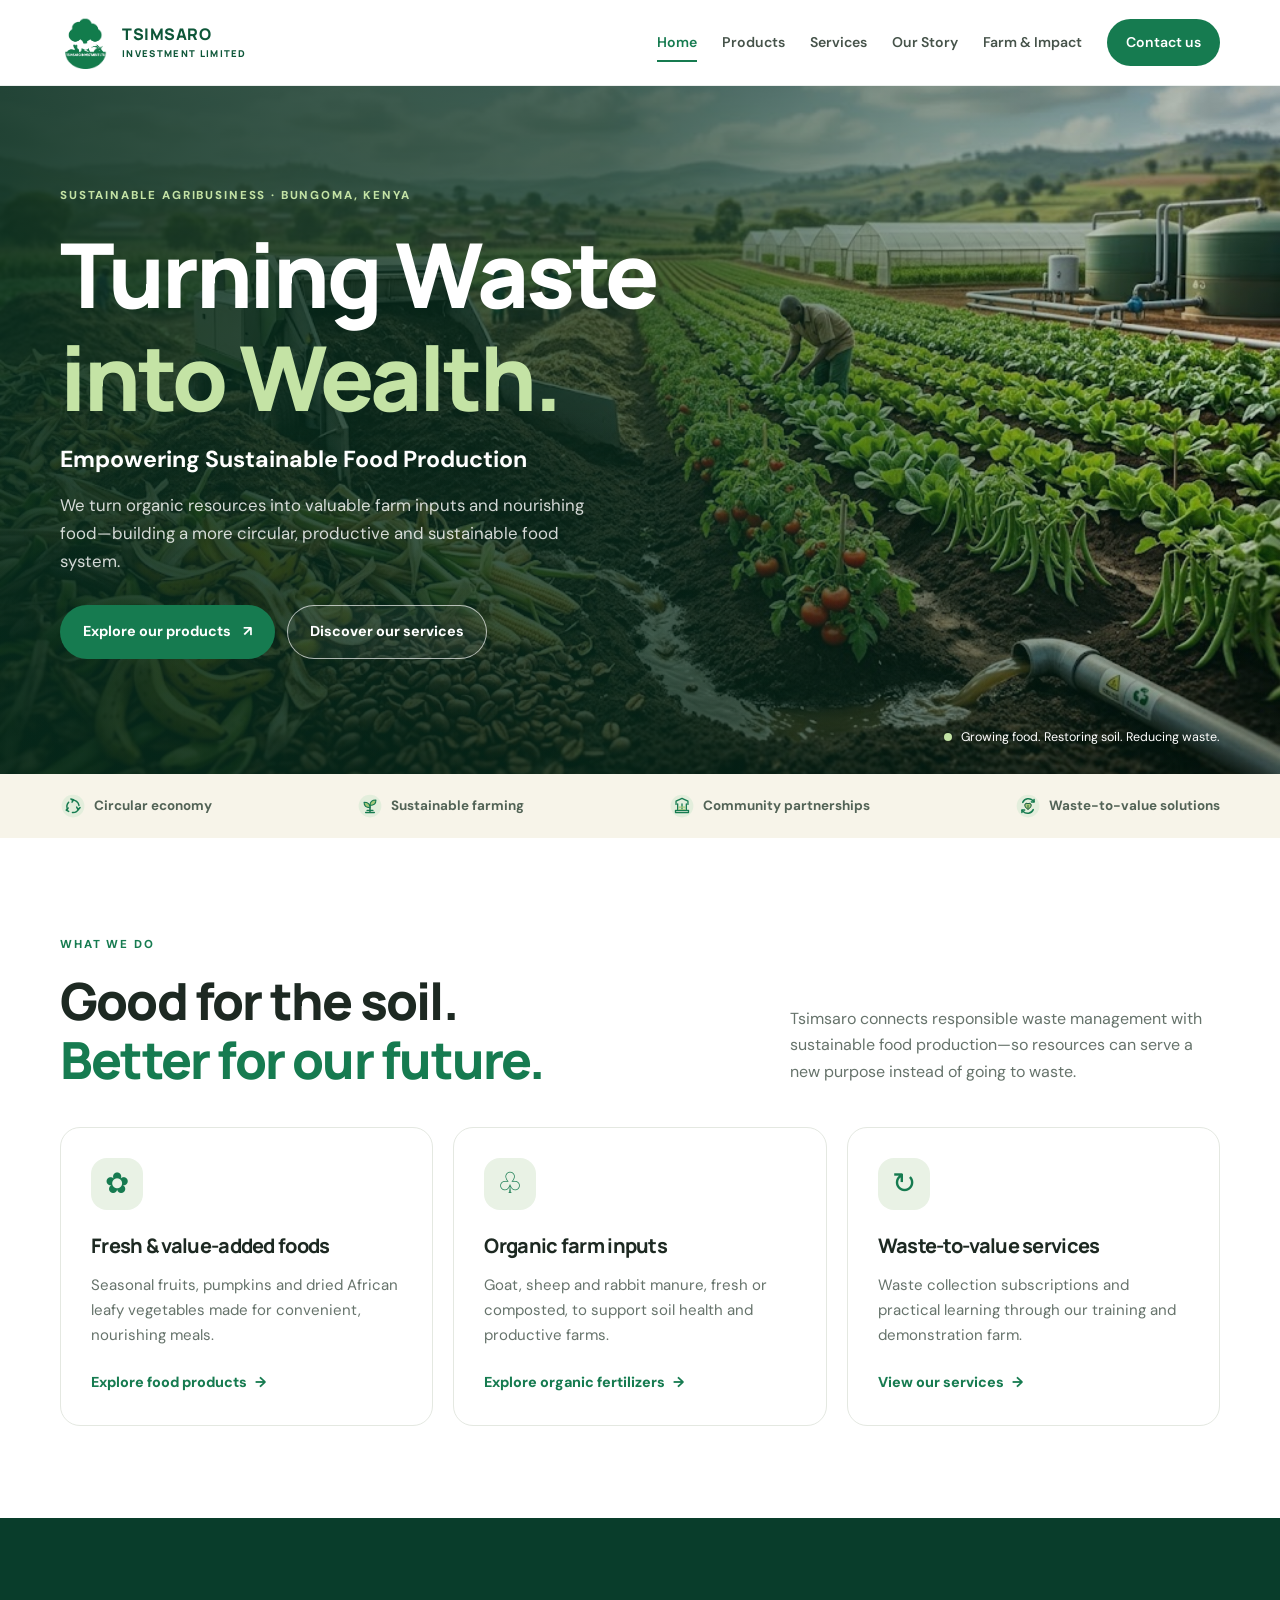
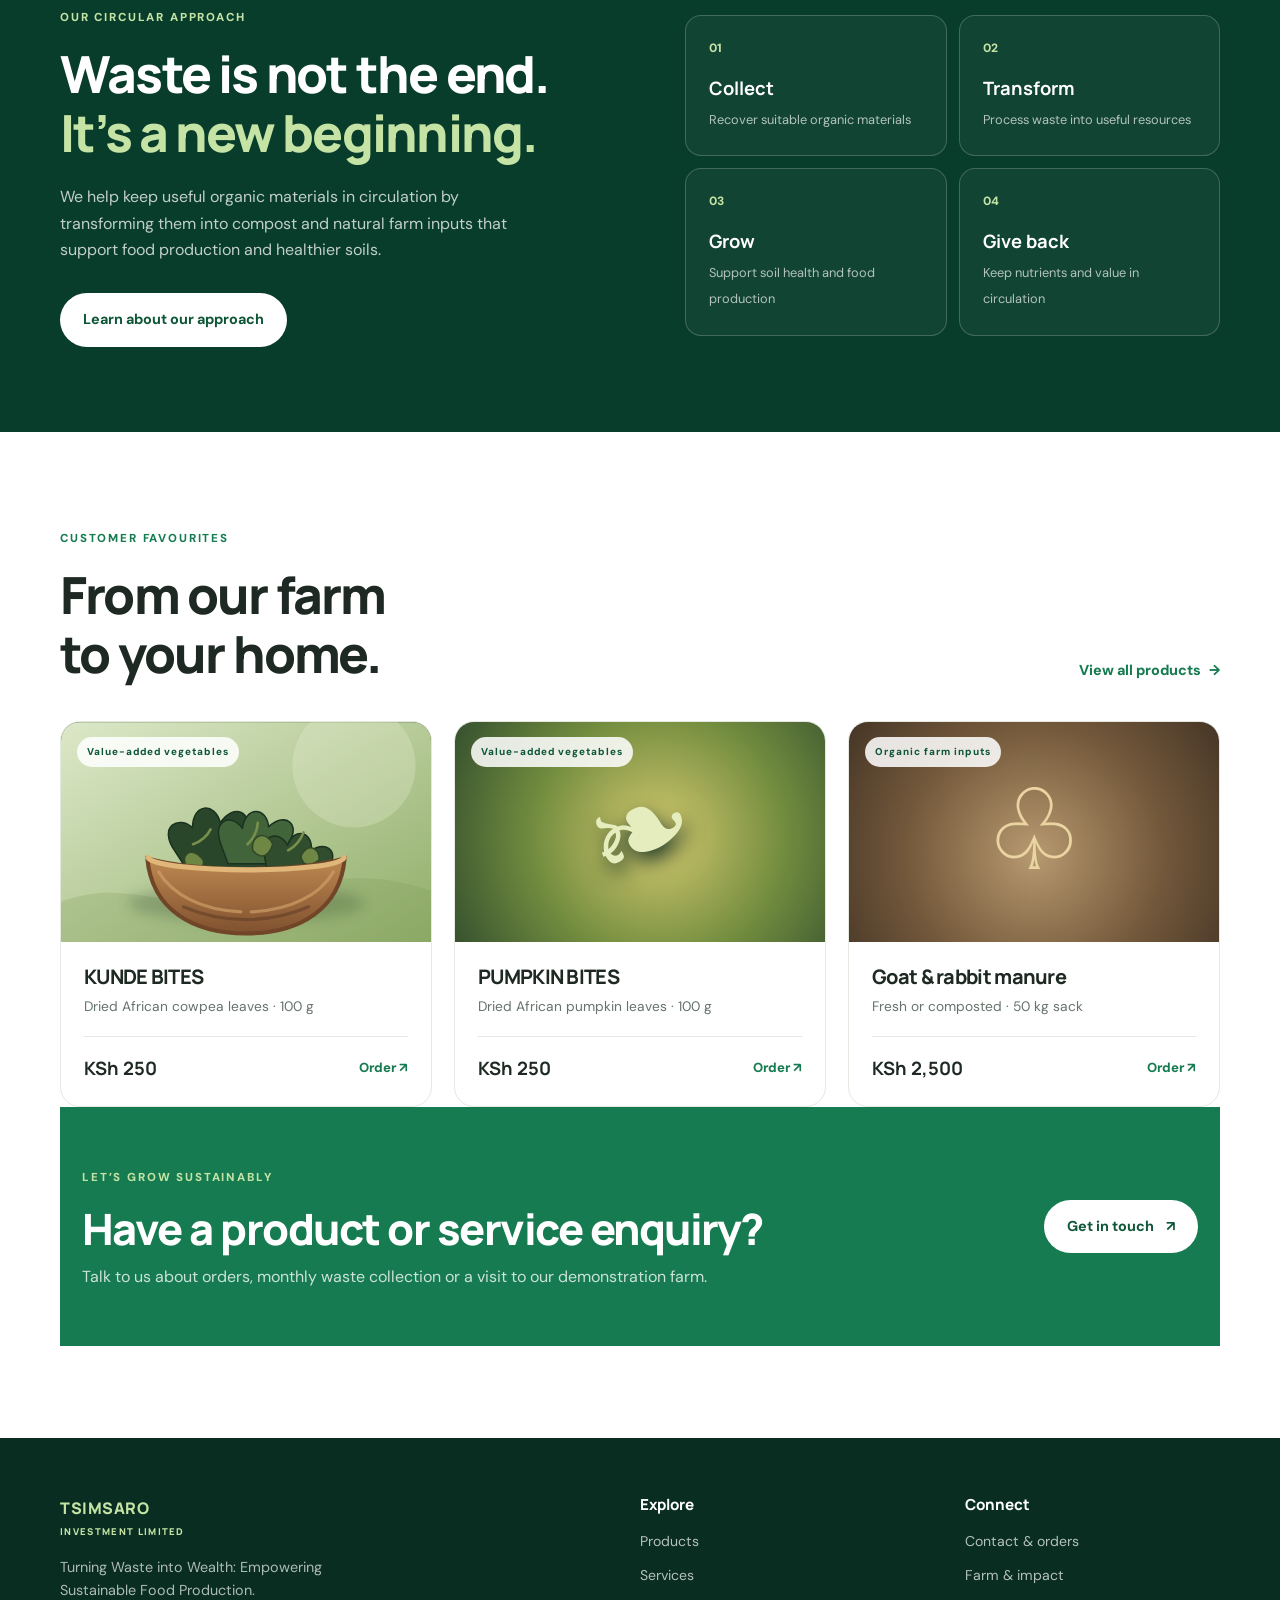
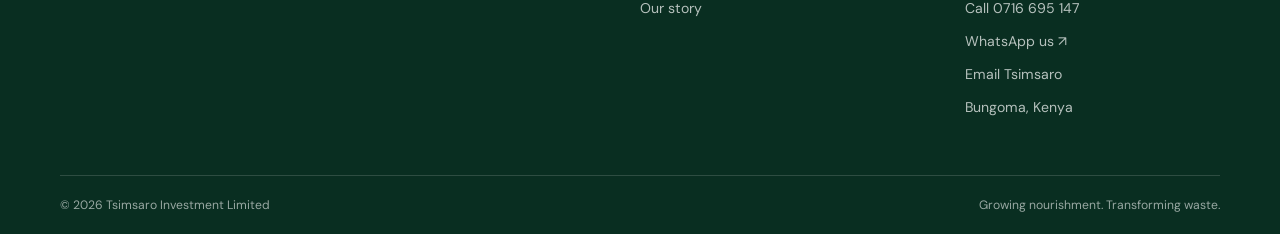
==== index.html @ ff7f6098 "Refactor HTML structure for improved readability and accessibility; update product section with new " ====
<!DOCTYPE html>
<html lang="en">
<head>
  <meta charset="UTF-8">
  <meta name="viewport" content="width=device-width, initial-scale=1">
  <meta name="description" content="Tsimsaro Investment Limited turns waste into wealth through sustainable food production, organic fertilizers, value-added African leafy vegetables and waste collection in Bungoma, Kenya.">
  <meta name="theme-color" content="#167b50">
  <title>Tsimsaro Investment Limited | Turning Waste into Wealth</title>
  <link rel="icon" href="images/tsimsaro%20logo.png">
  <link rel="preconnect" href="https://fonts.googleapis.com">
  <link rel="preconnect" href="https://fonts.gstatic.com" crossorigin>
  <link href="https://fonts.googleapis.com/css2?family=DM+Sans:wght@400;500;600;700&family=Manrope:wght@400;500;600;700;800&display=swap" rel="stylesheet">
  <link rel="stylesheet" href="css/styles.css">
  <script src="js/script.js" defer></script>
</head>
<body>
  <a class="skip-link" href="#main">Skip to content</a>
  <header class="site-header">
    <div class="container nav-wrap">
      <a class="brand" href="index.html" aria-label="Tsimsaro Investment Limited home">
        <img src="images/tsimsaro%20logo.png" alt="Tsimsaro Investment Limited logo" class="brand-logo" onerror="this.style.display='none'">
        <span class="brand-name">TSIMSARO <small>INVESTMENT LIMITED</small></span>
      </a>
      <button class="menu-toggle" aria-label="Open navigation" aria-expanded="false">
        <span></span><span></span><span></span>
      </button>
      <nav class="main-nav" aria-label="Main navigation">
        <a class="active" href="index.html">Home</a>
          <a href="products.html">Products</a>
          <a href="services.html">Services</a>
          <a href="about.html">Our Story</a>
          <a href="farm.html">Farm & Impact</a>
          <a class="nav-cta" href="contact.html">Contact us
        </a>
      </nav>
    </div>
  </header>
  <main id="main">
    <section class="hero">
      <div class="hero-shade"></div>
      <div class="container hero-content">
        <span class="eyebrow light">Sustainable agribusiness · Bungoma, Kenya</span>
        <h1>Turning Waste<br><span>into Wealth.</span></h1>
        <p class="hero-tagline">Empowering Sustainable Food Production</p>
        <p class="hero-copy">We turn organic resources into valuable farm inputs and nourishing food—building a more circular, productive and sustainable food system.</p>
        <div class="hero-actions"><a class="btn btn-primary" href="products.html">Explore our products <span aria-hidden="true">↗</span></a>
          <a class="btn btn-outline-light" href="services.html">Discover our services</a>
        </div>
      </div>
      <div class="hero-note"><span class="note-dot"></span> Growing food. Restoring soil. Reducing waste.</div>
    </section>
    <section class="trust-strip"><div class="container trust-items"><span style="display:inline-flex;align-items:center;gap:8px"><img src="images/circular-economy.svg" alt="" aria-hidden="true" style="width:26px;height:26px"> Circular economy</span><span style="display:inline-flex;align-items:center;gap:8px"><img src="images/sustainable-farming.svg" alt="" aria-hidden="true" style="width:26px;height:26px"> Sustainable farming</span><span style="display:inline-flex;align-items:center;gap:8px"><img src="images/community-partnerships.svg" alt="" aria-hidden="true" style="width:26px;height:26px"> Community partnerships</span><span class="trust-item-waste" style="display:inline-flex;align-items:center;gap:8px"><img src="images/waste-to-value.svg" alt="" aria-hidden="true" style="width:26px;height:26px"> Waste-to-value solutions</span></div></section>
    <section class="section container">
      <div class="section-heading"><div><span class="eyebrow">What we do</span>
        <h2>Good for the soil.<br><span class="text-green">Better for our future.</span></h2>
      </div>
      <p>Tsimsaro connects responsible waste management with sustainable food production—so resources can serve a new purpose instead of going to waste.</p></div>
      <div class="feature-grid">
        <article class="feature-card">
          <div class="feature-icon">✿</div>
          <h3>Fresh & value-added foods</h3>
          <p>Seasonal fruits, pumpkins and dried African leafy vegetables made for convenient, nourishing meals.</p>
          <a class="text-link" href="products.html">Explore food products <span>→</span></a>
        </article>
        <article class="feature-card">
          <div class="feature-icon">♧</div>
          <h3>Organic farm inputs</h3>
          <p>Goat, sheep and rabbit manure, fresh or composted, to support soil health and productive farms.</p>
          <a class="text-link" href="products.html">Explore organic fertilizers <span>→</span></a>
        </article>
        <article class="feature-card">
          <div class="feature-icon">↻</div>
          <h3>Waste-to-value services</h3>
          <p>Waste collection subscriptions and practical learning through our training and demonstration farm.</p>
          <a class="text-link" href="services.html">View our services <span>→</span></a>
        </article>
      </div>
    </section>
    <section class="loop-section">
      <div class="container loop-layout"><div><span class="eyebrow light">Our circular approach</span>
        <h2>Waste is not the end.<br><span>It’s a new beginning.</span></h2>
        <p>We help keep useful organic materials in circulation by transforming them into compost and natural farm inputs that support food production and healthier soils.</p>
        <a class="btn btn-light" href="about.html">Learn about our approach</a>
      </div>
      <div class="loop-steps">
        <div><span>01</span><b>Collect</b><small>Recover suitable organic materials</small></div>
        <div><span>02</span><b>Transform</b><small>Process waste into useful resources</small></div>
        <div><span>03</span><b>Grow</b><small>Support soil health and food production</small></div>
        <div><span>04</span><b>Give back</b><small>Keep nutrients and value in circulation</small></div>
      </div>
    </div>
  </section>
  <section class="section container">
    <div class="section-heading">
      <div>
        <span class="eyebrow">Customer favourites</span>
        <h2>From our farm<br>to your home.</h2>
      </div>
      <a class="text-link desktop-link" href="products.html">View all products <span>→</span></a>
    </div>
    <div class="product-grid">
      <article class="product-card">
        <div class="product-art art-kunde">
          <span class="product-label">Value-added vegetables</span>
          <img class="kunde-product-image" src="images/kunde-bites-illustration.svg" alt="Bowl of dried African cowpea leaves">
        </div>
        <div class="product-info">
          <h3>KUNDE BITES</h3>
          <p>Dried African cowpea leaves · 100 g</p>
          <div class="product-bottom">
            <strong>KSh 250</strong>
            <a href="contact.html" aria-label="Order Kunde Bites">Order ↗</a>
          </div>
        </div>
      </article>
      <article class="product-card">
        <div class="product-art art-seveve">
          <span class="product-label">Value-added vegetables</span>
          <div class="art-leaves">❧</div>
        </div>
        <div class="product-info">
          <h3>PUMPKIN BITES</h3>
          <p>Dried African pumpkin leaves · 100 g</p>
          <div class="product-bottom">
            <strong>KSh 250</strong>
            <a href="contact.html?product=SEVEVE%20BITES" aria-label="Order Seveve Bites">Order ↗</a>
          </div>
        </div>
      </article>
      <article class="product-card">
        <div class="product-art art-manure">
          <span class="product-label">Organic farm inputs</span>
          <div class="art-soil">♧</div>
        </div>
        <div class="product-info">
          <h3>Goat & rabbit manure</h3>
          <p>Fresh or composted · 50 kg sack</p>
          <div class="product-bottom">
            <strong>KSh 2,500</strong>
            <a href="contact.html?product=Organic%20manure" aria-label="Order manure">Order ↗</a>
          </div>
        </div>
      </article>
    </div>


    <section class="cta-section"><div class="container cta-inner"><div><span class="eyebrow light">Let’s grow sustainably</span><h2>Have a product or service enquiry?</h2><p>Talk to us about orders, monthly waste collection or a visit to our demonstration farm.</p></div><a class="btn btn-light" href="contact.html">Get in touch <span>↗</span></a></div></section>
  </main>
  <footer class="site-footer"><div class="container footer-main"><div class="footer-brand"><span class="brand-name">TSIMSARO <small>INVESTMENT LIMITED</small></span><p>Turning Waste into Wealth: Empowering Sustainable Food Production.</p></div><div><h3>Explore</h3><a href="https://deborahandanje-rgb.github.io/tsimsaro-website/products.html">Products</a><a href="services.html">Services</a><a href="about.html">Our story</a></div><div><h3>Connect</h3><a href="contact.html">Contact & orders</a><a href="farm.html">Farm & impact</a><a href="tel:+254716695147">Call 0716 695 147</a><a href="https://wa.me/254716695147" target="_blank" rel="noopener noreferrer">WhatsApp us ↗</a><a href="mailto:tsimsaroinvestment@gmail.com">Email Tsimsaro</a><p class="footer-location">Bungoma, Kenya</p></div></div><div class="container footer-bottom"><span>© <span data-year></span> Tsimsaro Investment Limited</span><span>Growing nourishment. Transforming waste.</span></div></footer>
</body>
</html>
---- css/styles.css ----
:root{--green:#167b50;--green-dark:#0d5638;--green-deep:#093d2b;--cream:#f7f4e9;--cream-2:#eeeadb;--brown:#654b32;--ink:#1d2922;--muted:#66736b;--white:#fff;--line:#e4e8e1;--shadow:0 18px 55px rgba(21,54,36,.10);--radius:20px}*{box-sizing:border-box}html{scroll-behavior:smooth;scroll-padding-top:90px}body{margin:0;color:var(--ink);font-family:"DM Sans",sans-serif;line-height:1.65;background:#fff}h1,h2,h3,h4{font-family:Manrope,sans-serif;line-height:1.15;letter-spacing:-.035em;margin:0 0 16px}h1{font-size:clamp(3rem,7vw,6rem);font-weight:800}h2{font-size:clamp(2.1rem,4vw,3.4rem);font-weight:800}h3{font-size:1.25rem;font-weight:750}p{margin:0 0 18px;color:var(--muted)}a{color:inherit;text-decoration:none}img{max-width:100%;display:block}.container{width:min(1160px,calc(100% - 44px));margin-inline:auto}.skip-link{position:absolute;left:-999px;top:8px;background:#fff;padding:10px;z-index:999}.skip-link:focus{left:8px}.site-header{height:86px;background:rgba(255,255,255,.97);position:sticky;top:0;z-index:50;border-bottom:1px solid rgba(15,70,43,.08);backdrop-filter:blur(14px)}.nav-wrap{height:100%;display:flex;align-items:center;justify-content:space-between;gap:30px}.brand{display:flex;align-items:center;gap:10px;min-width:max-content}.brand-logo{width:52px;height:52px;object-fit:contain}.brand-name{font-family:Manrope,sans-serif;font-weight:800;letter-spacing:.035em;font-size:1rem;line-height:1.1;color:var(--green-dark)}.brand-name small{display:block;font-size:.59rem;letter-spacing:.14em;margin-top:5px}.main-nav{position:relative;z-index:51;display:flex;align-items:center;gap:25px;font-size:.88rem;font-weight:600;pointer-events:auto}.main-nav a{position:relative;z-index:1;pointer-events:auto;cursor:pointer}.main-nav>a:not(.nav-cta){padding:9px 0;color:#46534a;position:relative}.main-nav>a.active,.main-nav>a:not(.nav-cta):hover{color:var(--green)}.main-nav>a.active:after{content:"";position:absolute;bottom:1px;left:0;right:0;height:2px;background:var(--green)}.nav-cta{background:var(--green);color:#fff;padding:12px 19px;border-radius:999px}.nav-cta:hover,.btn-primary:hover{background:var(--green-dark);transform:translateY(-1px)}.menu-toggle{display:none;background:none;border:0;padding:8px}.menu-toggle span{display:block;width:25px;height:2px;background:var(--green-deep);margin:5px}
.hero{
position:relative;
min-height:650px;
display:flex;
align-items:center;
overflow:hidden;
background:linear-gradient(
90deg,rgba(7,45,30,.88) 0%,rgba(7,45,30,.72) 47%,rgba(7,45,30,.12) 100%
),
url("../images/hero-bg.jpg");
background-position:center;
background-size:cover;
background-repeat:no-repeat;
color:#fff;
}
.hero-shade{
position:absolute;
inset:0;
background:linear-gradient(0deg,rgba(3,34,21,.32),transparent 55%)
}
.hero-content{
position:relative;
padding-block:95px 115px;
z-index:1
}
.eyebrow{text-transform:uppercase;letter-spacing:.16em;font-size:.72rem;font-weight:800;color:var(--green);display:inline-block;margin-bottom:17px
}
.eyebrow.light{color:#c4e3a5
}
.hero h1{max-width:750px;margin-bottom:12px}.hero h1 span{color:#c4e3a5
}
.hero-tagline{font-size:clamp(1.1rem,2vw,1.45rem);font-weight:700;color:#fff;margin-bottom:14px
}
.hero-copy{max-width:560px;color:rgba(255,255,255,.82);font-size:1.05rem
}
.hero-actions{display:flex;flex-wrap:wrap;gap:12px;margin-top:30px
}
.btn{display:inline-flex;justify-content:center;align-items:center;gap:12px;border-radius:999px;padding:14px 22px;font-size:.9rem;font-weight:700;transition:transform .2s,background .2s;border:1px solid transparent;cursor:pointer
}
.btn-primary{background:var(--green);color:#fff}.btn-outline-light{border-color:rgba(255,255,255,.65);color:#fff;background:rgba(255,255,255,.05)}.btn-outline-light:hover{background:rgba(255,255,255,.14)}.btn-light{background:#fff;color:var(--green-dark)}.btn-light:hover{background:var(--cream);transform:translateY(-1px)}.btn-small{padding:10px 15px;font-size:.8rem}.hero-note{position:absolute;bottom:27px;right:max(22px,calc((100% - 1160px)/2));font-size:.78rem;color:#fff;display:flex;align-items:center;gap:9px}.note-dot{width:8px;height:8px;background:#c4e3a5;border-radius:50%}.trust-strip{background:var(--cream);padding:19px 0}.trust-items{display:flex;align-items:center;justify-content:space-between;gap:18px;flex-wrap:wrap;color:#526356;font-size:.84rem;font-weight:700}.section{padding-block:92px}.section-heading{display:flex;align-items:end;justify-content:space-between;gap:50px;margin-bottom:38px}.section-heading h2{margin-bottom:0}.section-heading>p{max-width:430px;margin-bottom:4px}.text-green{color:var(--green)}.feature-grid{display:grid;grid-template-columns:repeat(3,1fr);gap:20px}.feature-card{padding:30px;border:1px solid var(--line);border-radius:var(--radius);background:#fff;transition:transform .2s,box-shadow .2s}.feature-card:hover,.product-card:hover{transform:translateY(-4px);box-shadow:var(--shadow)}.feature-icon{width:52px;height:52px;display:grid;place-items:center;background:#e9f2e5;border-radius:16px;color:var(--green);font-size:1.8rem;margin-bottom:24px}.feature-card p{font-size:.94rem;min-height:78px}.text-link{font-weight:800;color:var(--green);font-size:.9rem}.text-link span{margin-left:5px}.loop-section{background:var(--green-deep);color:#fff;padding:85px 0}.loop-layout{display:grid;grid-template-columns:1fr 1fr;gap:90px;align-items:center}.loop-layout h2{margin-bottom:22px}.loop-layout h2 span{color:#c4e3a5}.loop-layout p{color:rgba(255,255,255,.75);max-width:470px}.loop-layout .btn{margin-top:12px}.loop-steps{display:grid;grid-template-columns:1fr 1fr;gap:12px}.loop-steps>div{padding:23px;border:1px solid rgba(255,255,255,.2);border-radius:16px;background:rgba(255,255,255,.04)}.loop-steps span{display:block;color:#c4e3a5;font-size:.75rem;font-weight:800;margin-bottom:16px}.loop-steps b{display:block;font:700 1.15rem Manrope,sans-serif;margin-bottom:5px}.loop-steps small{color:rgba(255,255,255,.68);font-size:.8rem}.product-grid{display:grid;grid-template-columns:repeat(3,1fr);gap:22px}.product-card{border:1px solid var(--line);border-radius:var(--radius);overflow:hidden;transition:transform .2s,box-shadow .2s}.product-art{height:220px;position:relative;display:grid;place-items:center;overflow:hidden}.product-label,.catalog-art>span{position:absolute;left:16px;top:15px;font-size:.62rem;letter-spacing:.1em;font-weight:800;background:rgba(255,255,255,.86);padding:7px 10px;border-radius:999px;color:var(--green-dark)}.art-kunde{background:radial-gradient(circle at 55% 52%,#9bb96a,#426b3b 55%,#264a30)}.art-seveve{background:radial-gradient(circle at 55% 52%,#d4c96e,#708b3e 55%,#354f2e)}.art-manure{background:radial-gradient(circle at 50% 60%,#b79a70,#755a3c 55%,#453526)}.art-leaves{font-size:8rem;color:#e5edbf;transform:rotate(-22deg);text-shadow:0 10px 20px #243e2b}.art-soil{font-size:7rem;color:#ead4a2}.product-info{padding:23px}.product-info h3{margin-bottom:7px}.product-info p{font-size:.86rem;margin-bottom:18px}.product-bottom{display:flex;justify-content:space-between;align-items:center;border-top:1px solid var(--line);padding-top:16px}.product-bottom strong{font-family:Manrope,sans-serif;font-size:1.15rem}.product-bottom a{font-size:.82rem;font-weight:800;color:var(--green)}.mobile-link{display:none}.cta-section{background:var(--green);padding:56px 0;color:#fff}.cta-inner{display:flex;align-items:center;justify-content:space-between;gap:35px}.cta-inner h2{font-size:clamp(1.8rem,3.5vw,2.7rem);margin-bottom:10px}.cta-inner p{color:rgba(255,255,255,.78);margin-bottom:0}.cta-inner .btn{flex-shrink:0}.site-footer{background:#092e21;color:#fff;padding:58px 0 0}.footer-main{display:grid;grid-template-columns:2fr 1fr 1fr;gap:70px;padding-bottom:45px}.footer-brand p{color:rgba(255,255,255,.67);max-width:330px;margin-top:18px;font-size:.9rem}.footer-brand .brand-name{color:#c4e3a5}.footer-main h3{font-size:.95rem;letter-spacing:0;margin-bottom:17px}.footer-main>div:not(:first-child) a,.footer-location{display:block;color:rgba(255,255,255,.7);font-size:.88rem;margin-bottom:10px}.footer-main a:hover{color:#c4e3a5}.footer-bottom{display:flex;justify-content:space-between;gap:20px;padding:19px 0;border-top:1px solid rgba(255,255,255,.15);color:rgba(255,255,255,.58);font-size:.76rem}.page-hero{padding:90px 0 86px;background:linear-gradient(115deg,#0b432e,#167b50);color:#fff;position:relative;overflow:hidden}.page-hero:after{content:"";position:absolute;width:440px;height:440px;border:1px solid rgba(255,255,255,.12);border-radius:50%;right:-80px;top:-180px;box-shadow:0 0 0 50px rgba(255,255,255,.025),0 0 0 100px rgba(255,255,255,.025)}.page-hero .container{position:relative;z-index:1}.page-hero h1{font-size:clamp(2.8rem,6vw,5rem);max-width:800px}.page-hero p{color:rgba(255,255,255,.77);max-width:630px;font-size:1.06rem}.catalog-grid{display:grid;grid-template-columns:repeat(3,1fr);gap:22px}.catalog-card{border:1px solid var(--line);border-radius:18px;overflow:hidden;background:#fff}.catalog-art{height:195px;display:grid;place-items:center;position:relative}.catalog-art>b{font-size:5.2rem;filter:drop-shadow(0 12px 10px rgba(0,0,0,.12))}.art-mango{background:#f5e8c5}.art-avocado{background:#dcebd5}.art-jackfruit{background:#f2e7bd}.art-banana{background:#f7edbe}.art-pumpkin{background:#f3dfca}.catalog-art.art-kunde,.catalog-art.art-seveve{background-image:linear-gradient(135deg,#e8efdc,#a7c18a)}.catalog-art.art-kunde>b,.catalog-art.art-seveve>b{font-size:6rem;color:#367345}.catalog-info{padding:22px}.catalog-info h3{margin-bottom:8px}.catalog-info p{font-size:.87rem;min-height:45px}.catalog-price{font-family:Manrope,sans-serif;font-weight:800;font-size:1.13rem;margin:17px 0}.catalog-price small{font:500 .8rem "DM Sans",sans-serif;color:var(--muted)}.section-tint{background:#f8f8f2}.fertilizer-panel{display:grid;grid-template-columns:.8fr 1.2fr;background:#eaf0e3;border-radius:var(--radius);overflow:hidden}.fertilizer-symbol{display:grid;place-items:center;font-size:10rem;color:#527b3c;background:radial-gradient(circle,#d7e5c7,#afc99a)}.fertilizer-copy{padding:45px}.fertilizer-copy h3{font-size:2rem}.big-price{display:block;font:800 1.7rem Manrope,sans-serif;margin:20px 0}.big-price small{font:500 .85rem "DM Sans",sans-serif;color:var(--muted)}.service-layout{display:grid;grid-template-columns:1fr 1fr;gap:24px}.service-feature{border:1px solid var(--line);padding:35px;border-radius:var(--radius)}.service-highlight{background:var(--cream);border-color:var(--cream)}.service-icon{font-size:2.3rem;color:var(--green);margin-bottom:20px}.service-feature h2{font-size:2rem}.service-feature h3{font-size:1rem;margin-top:27px}.number-list{padding-left:21px;color:var(--muted)}.number-list li{padding:0 0 9px 5px}.muted{font-size:.84rem;color:#788078}.service-price{background:#fff;padding:18px 20px;border-radius:14px;margin:24px 0}.service-price small{display:block;color:var(--muted);margin-bottom:5px}.service-price strong{font:800 1.8rem Manrope,sans-serif;color:var(--green-dark)}.service-price strong span{font:500 .85rem "DM Sans",sans-serif;color:var(--muted)}.story-layout{display:grid;grid-template-columns:1fr 1fr;gap:65px;align-items:center}.story-visual{min-height:390px;border-radius:var(--radius);background:linear-gradient(140deg,rgba(8,59,39,.08),rgba(22,123,80,.25)),url("https://images.unsplash.com/photo-1500937386664-56d1dfef3854?auto=format&fit=crop&w=1100&q=80") center/cover}.story-copy p{font-size:1rem}.values-grid{display:grid;grid-template-columns:repeat(3,1fr);gap:20px}.value-card{padding:26px;border-radius:16px;background:#fff;border:1px solid var(--line)}.value-card span{font-size:1.8rem;color:var(--green)}.value-card h3{margin:13px 0 8px}.value-card p{font-size:.88rem;margin:0}.impact-note{padding:25px;background:var(--cream);border-radius:16px;color:var(--brown);font-size:.9rem}.gallery-grid{display:grid;grid-template-columns:repeat(3,1fr);gap:18px}.gallery-tile{min-height:240px;border-radius:16px;display:flex;align-items:end;padding:22px;color:#fff;background:linear-gradient(0deg,rgba(7,42,27,.8),transparent 70%),#a3b78d}.gallery-tile h3{margin:0}.gallery-tile:nth-child(1){background-image:linear-gradient(0deg,rgba(7,42,27,.8),transparent 70%),url("https://images.unsplash.com/photo-1500382017468-9049fed747ef?auto=format&fit=crop&w=700&q=75");background-size:cover;background-position:center}.gallery-tile:nth-child(2){background-image:linear-gradient(0deg,rgba(7,42,27,.8),transparent 70%),url("https://images.unsplash.com/photo-1589923188900-85dae523342b?auto=format&fit=crop&w=700&q=75");background-size:cover;background-position:center}.gallery-tile:nth-child(3){background-image:linear-gradient(0deg,rgba(7,42,27,.8),transparent 70%),url("https://images.unsplash.com/photo-1587049352851-8d4e89133924?auto=format&fit=crop&w=700&q=75");background-size:cover;background-position:center}.contact-layout{display:grid;grid-template-columns:.8fr 1.2fr;gap:55px;align-items:start}.contact-card{padding:28px;background:var(--green-deep);border-radius:var(--radius);color:#fff}.contact-card h2{font-size:1.8rem}.contact-card p{color:rgba(255,255,255,.73)}.contact-detail{border-top:1px solid rgba(255,255,255,.2);padding:17px 0}.contact-detail b{display:block;font-size:.78rem;color:#c4e3a5;text-transform:uppercase;letter-spacing:.1em}.contact-detail span{font-size:.94rem}.contact-form{display:grid;grid-template-columns:1fr 1fr;gap:18px}.form-field{display:flex;flex-direction:column;gap:7px}.form-field.full{grid-column:1/-1}.form-field label{font-size:.83rem;font-weight:700}.form-field input,.form-field select,.form-field textarea{font:inherit;border:1px solid #d9e0d8;border-radius:10px;padding:13px 14px;background:#fff;color:var(--ink);width:100%}.form-field textarea{min-height:130px;resize:vertical}.form-field input:focus,.form-field select:focus,.form-field textarea:focus{outline:2px solid #9bc8ad;border-color:var(--green)}.form-help{font-size:.78rem;color:var(--muted)}.form-status{grid-column:1/-1;font-size:.88rem;color:var(--green-dark)}.contact-form button{justify-self:start}.desktop-link{white-space:nowrap}.reveal{animation:rise .55s ease both}@keyframes rise{from{opacity:0;transform:translateY(12px)}to{opacity:1;transform:translateY(0)}}@media(max-width:1000px){.main-nav{gap:15px;font-size:.82rem}.brand-name{font-size:.9rem}.brand-logo{width:44px;height:44px}.loop-layout{gap:45px}.catalog-grid{grid-template-columns:repeat(2,1fr)}}@media(max-width:780px){.container{width:min(100% - 32px,600px)}.site-header{height:74px}.menu-toggle{display:block;z-index:52}.main-nav{display:none;position:absolute;top:73px;left:0;right:0;padding:15px 22px 24px;background:#fff;border-bottom:1px solid var(--line);box-shadow:0 15px 20px rgba(0,0,0,.07);align-items:stretch;gap:4px;flex-direction:column}.main-nav.open{display:flex}.main-nav>a:not(.nav-cta){padding:11px 0}.main-nav>a.active:after{display:none}.nav-cta{text-align:center;margin-top:8px}.hero{min-height:600px;background-position:58% center}.hero-content{padding-block:85px 105px}.hero-note{left:18px;right:auto;font-size:.7rem}.trust-items{justify-content:flex-start;gap:13px 22px;font-size:.78rem}.section{padding-block:65px}.section-heading{display:block;margin-bottom:28px}.section-heading>p{margin-top:18px}.feature-grid,.product-grid,.service-layout,.story-layout,.contact-layout{grid-template-columns:1fr}.feature-card p{min-height:0}.loop-section{padding:65px 0}.loop-layout{grid-template-columns:1fr;gap:35px}.loop-steps{gap:9px}.loop-steps>div{padding:18px}.loop-steps small{font-size:.75rem}.product-grid{gap:17px}.product-art{height:210px}.cta-inner{align-items:flex-start;flex-direction:column}.footer-main{grid-template-columns:1fr 1fr;gap:32px}.footer-brand{grid-column:1/-1}.footer-bottom{flex-direction:column;gap:5px}.page-hero{padding:70px 0}.catalog-grid{grid-template-columns:1fr 1fr;gap:14px}.catalog-art{height:155px}.catalog-art>b{font-size:4rem}.catalog-info{padding:16px}.catalog-info p{min-height:55px}.catalog-info .btn{width:100%;padding:10px 8px;font-size:.73rem}.fertilizer-panel{grid-template-columns:1fr}.fertilizer-symbol{min-height:180px;font-size:7rem}.fertilizer-copy{padding:28px}.service-feature{padding:26px}.story-visual{min-height:280px;order:2}.values-grid{grid-template-columns:1fr}.gallery-grid{grid-template-columns:1fr}.gallery-tile{min-height:210px}.contact-form{grid-template-columns:1fr}.form-field.full,.form-status{grid-column:auto}.desktop-link{display:none}.mobile-link{display:inline-flex;margin-top:22px}}@media(max-width:420px){.brand-name{font-size:.78rem}.brand-name small{font-size:.51rem}.brand-logo{width:38px;height:38px}.hero h1{font-size:3rem}.hero-actions .btn{width:100%}.catalog-grid{grid-template-columns:1fr}.catalog-art{height:190px}.catalog-info p{min-height:0}.loop-steps{grid-template-columns:1fr 1fr}.trust-items{display:grid;grid-template-columns:1fr 1fr}.footer-main{gap:25px 15px}}@media(prefers-reduced-motion:reduce){*,*::before,*::after{scroll-behavior:auto!important;animation-duration:.01ms!important;transition-duration:.01ms!important}}
/* Product pouch photos */
.catalog-art.catalog-product-photo{background:#f7f4e9;padding:12px;}
.catalog-art.catalog-product-photo img{width:100%;height:100%;object-fit:contain;display:block;border-radius:8px;}
.product-art .kunde-product-image{width:100%;height:100%;object-fit:cover;}
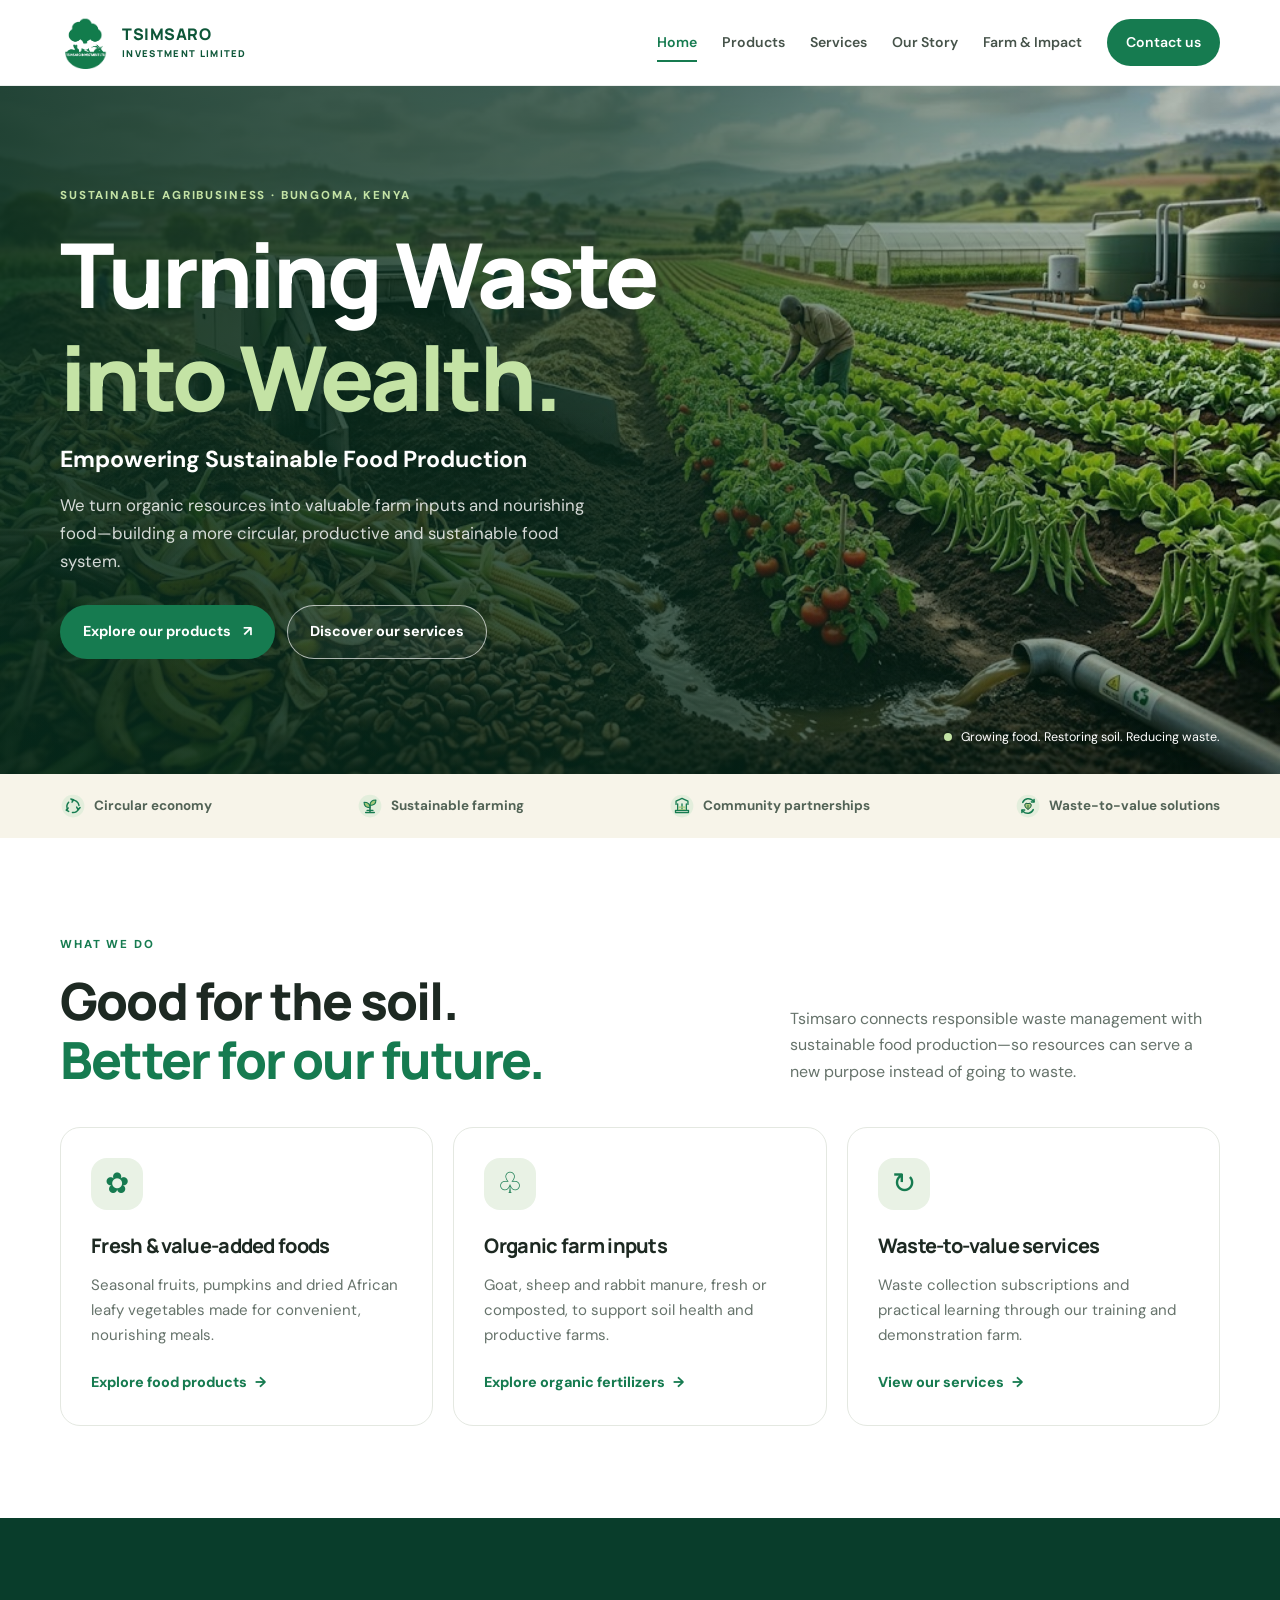
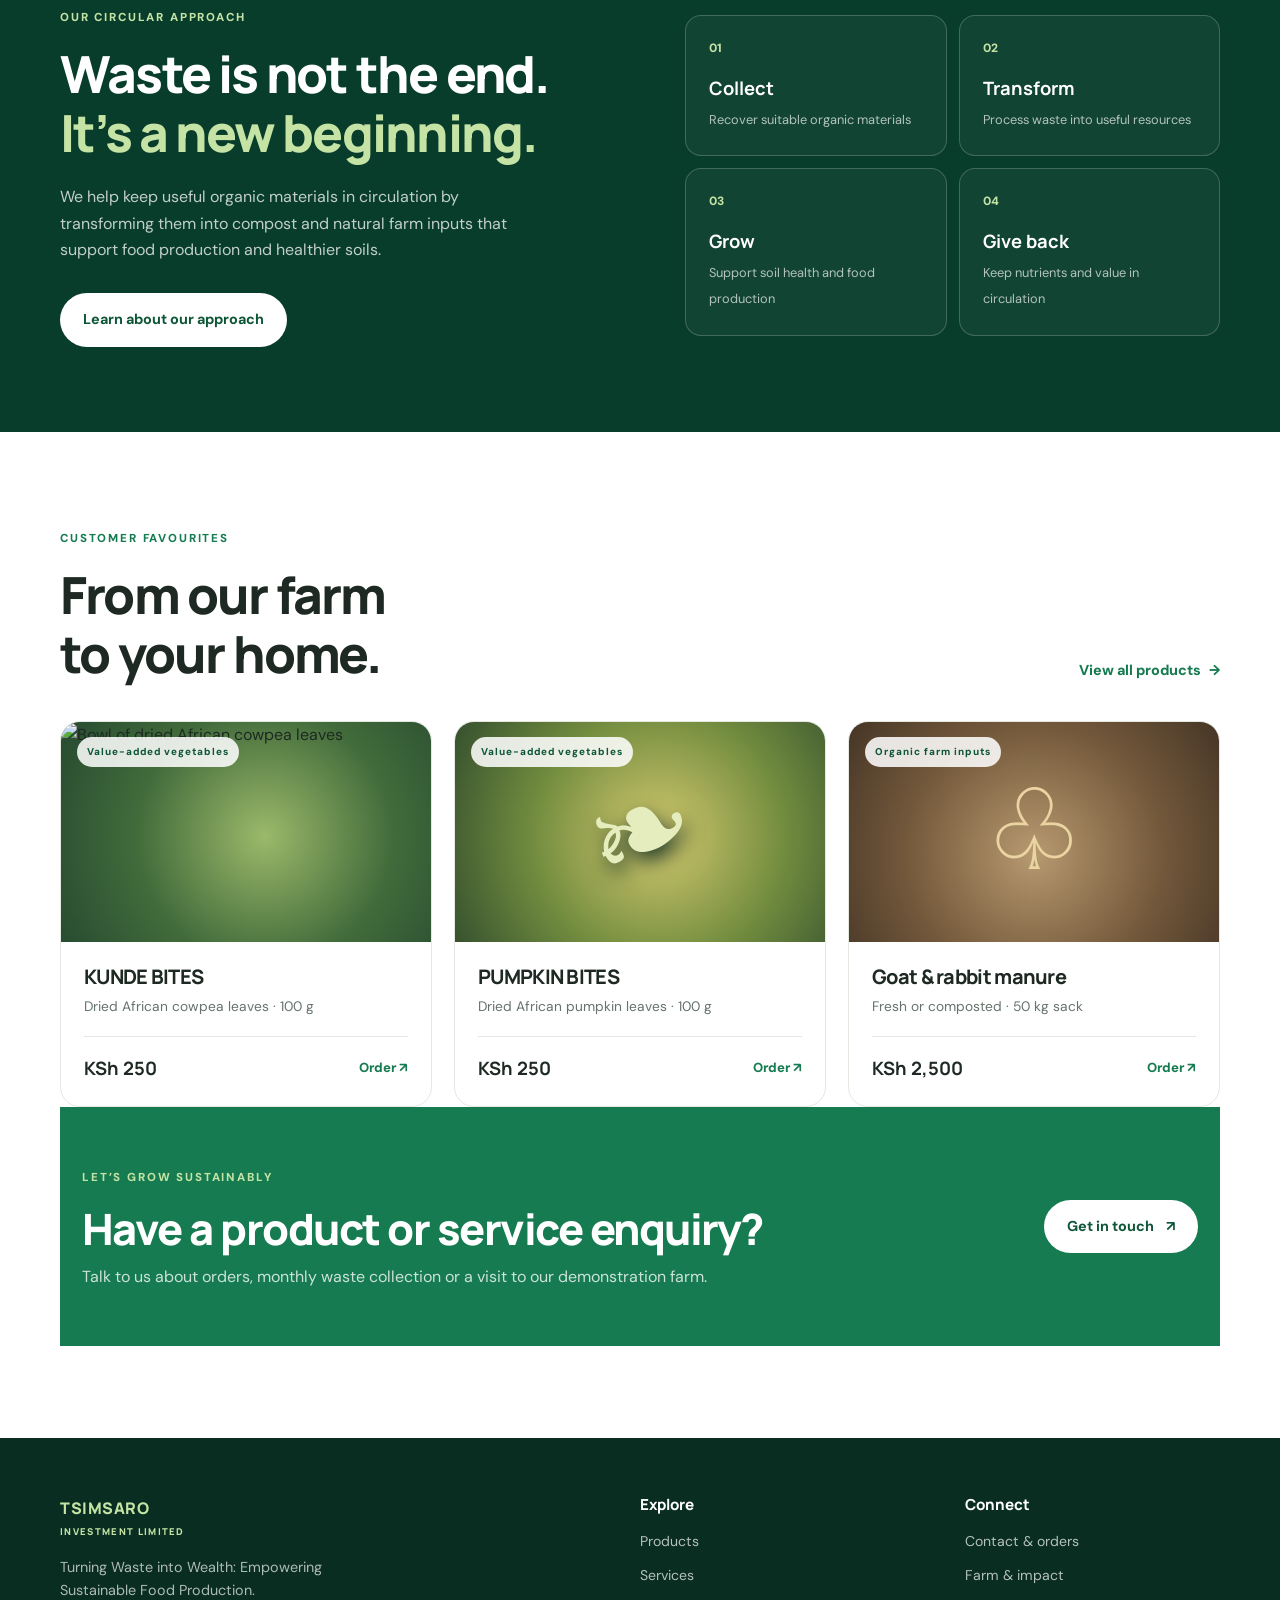
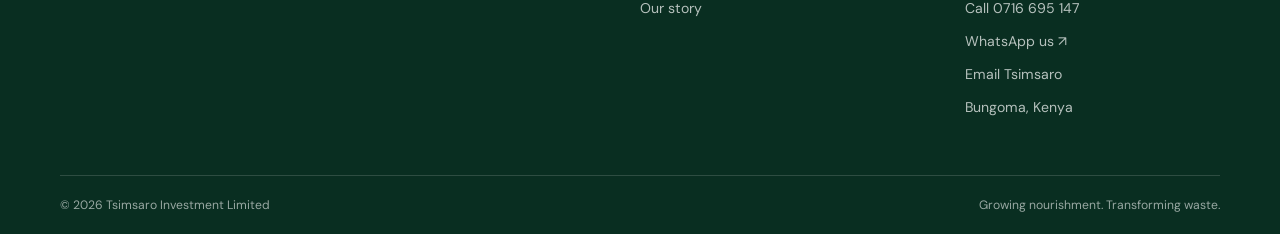
==== commit 48c5fa06: "Update image source for KUNDE BITES product to use new file" ====
--- a/index.html
+++ b/index.html
@@ -102,7 +102,7 @@
       <article class="product-card">
         <div class="product-art art-kunde">
           <span class="product-label">Value-added vegetables</span>
-          <img class="kunde-product-image" src="images/kunde-bites-illustration.svg" alt="Bowl of dried African cowpea leaves">
+          <img class="kunde-product-image" src="images/kunde bites.jpg" alt="Bowl of dried African cowpea leaves">
         </div>
         <div class="product-info">
           <h3>KUNDE BITES</h3>
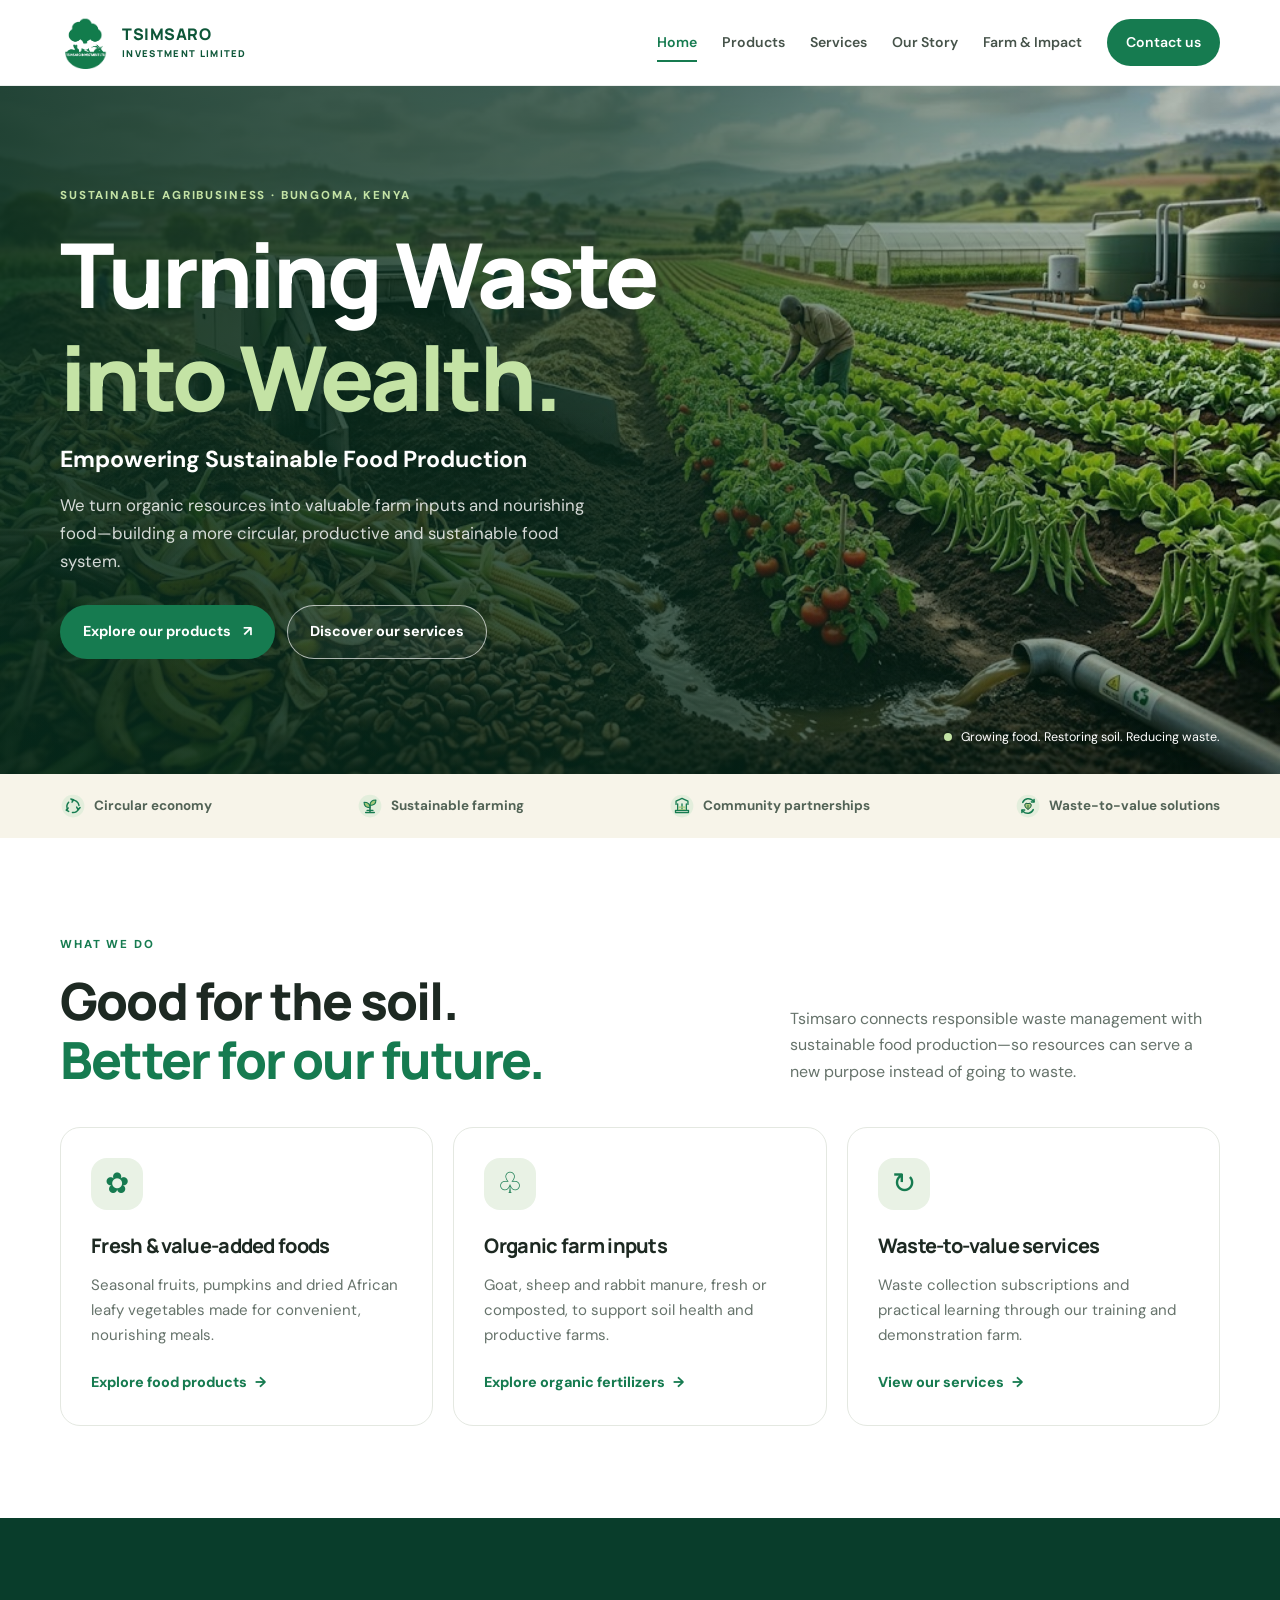
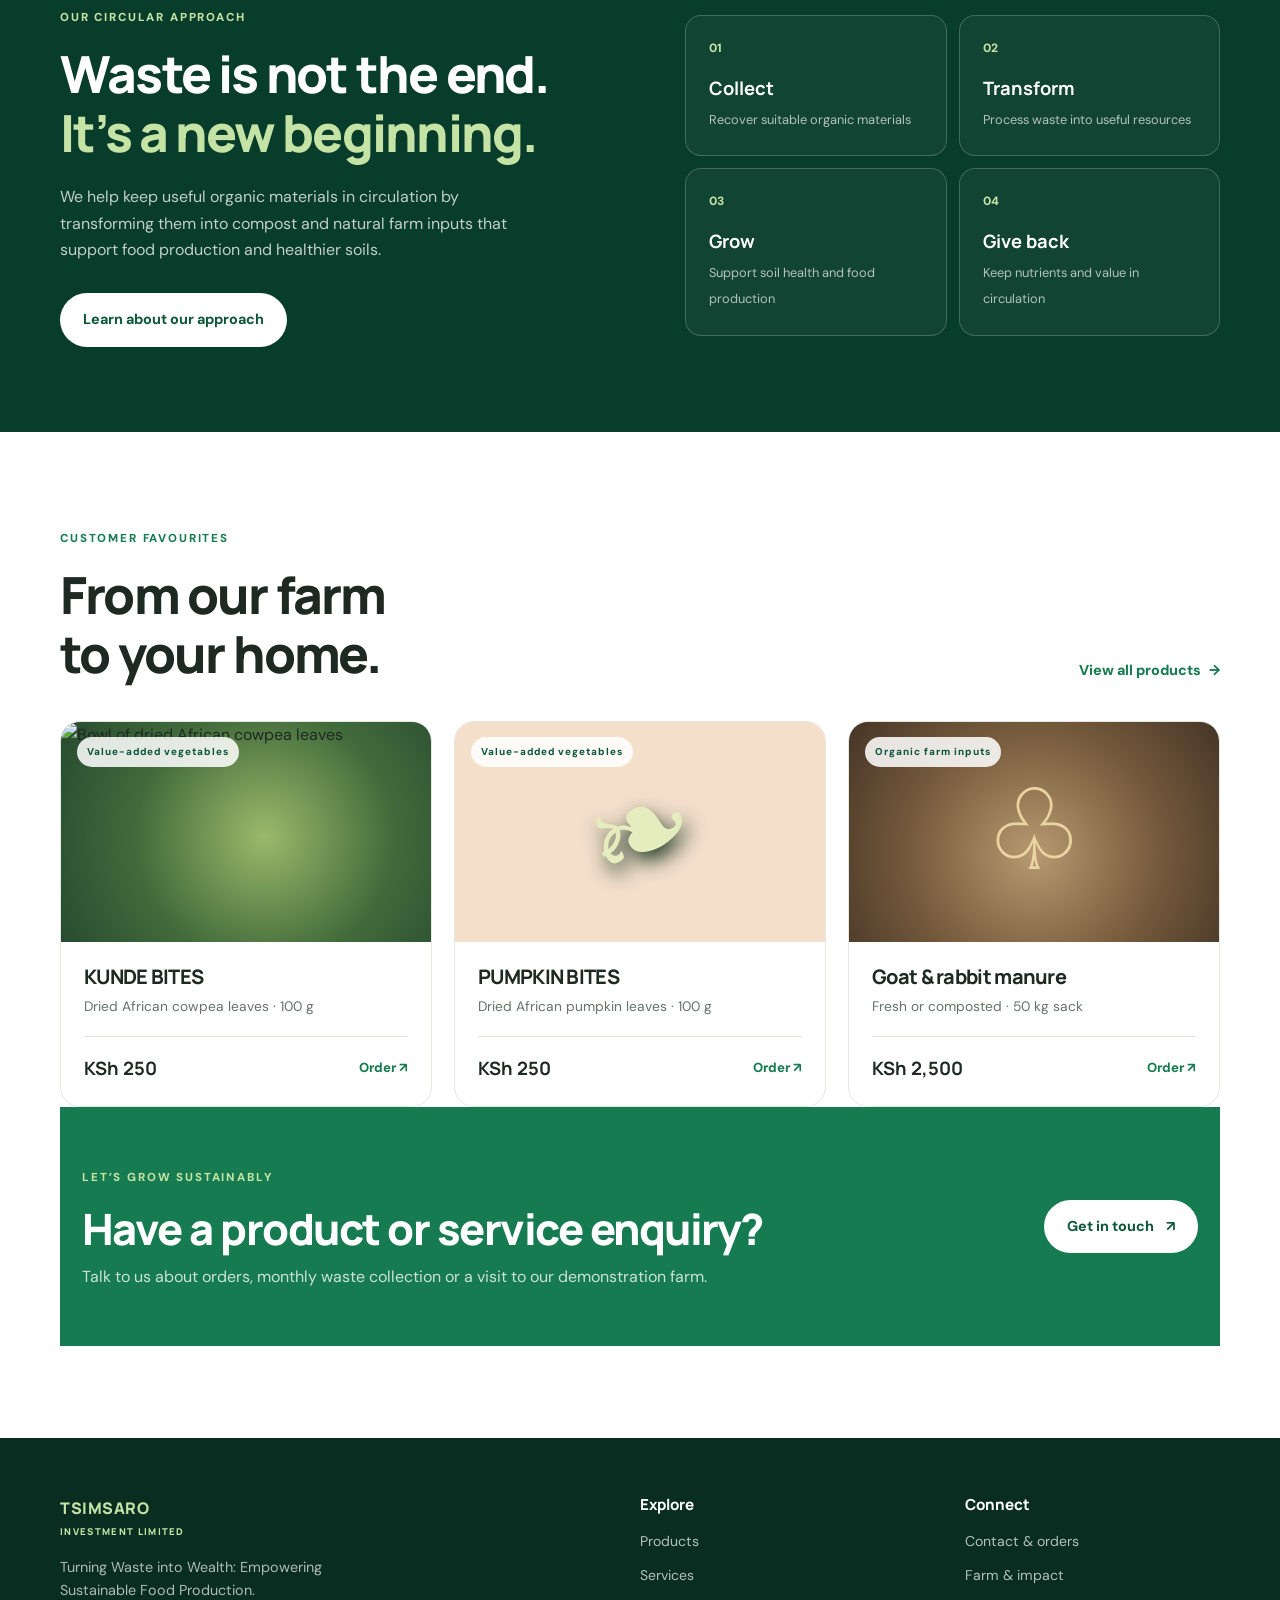
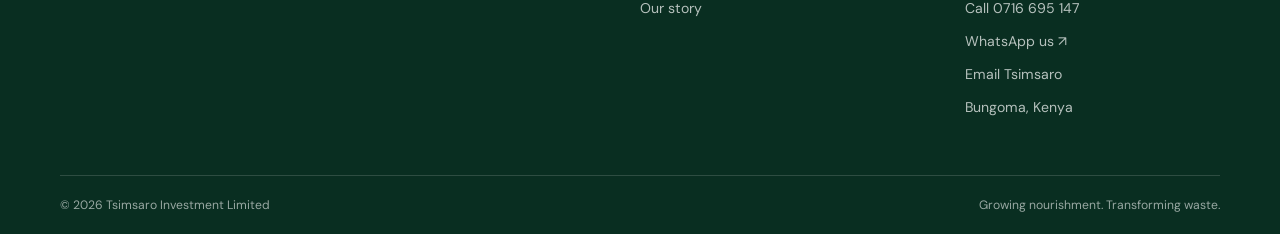
==== commit 68e8886f: "Update product details and links for pumpkin bites and manure" ====
--- a/index.html
+++ b/index.html
@@ -114,7 +114,7 @@
         </div>
       </article>
       <article class="product-card">
-        <div class="product-art art-seveve">
+        <div class="product-art art-pumpkin">
           <span class="product-label">Value-added vegetables</span>
           <div class="art-leaves">❧</div>
         </div>
@@ -123,7 +123,7 @@
           <p>Dried African pumpkin leaves · 100 g</p>
           <div class="product-bottom">
             <strong>KSh 250</strong>
-            <a href="contact.html?product=SEVEVE%20BITES" aria-label="Order Seveve Bites">Order ↗</a>
+            <a href="contact.html" aria-label="Order Pumpkin Bites">Order ↗</a>
           </div>
         </div>
       </article>
@@ -137,7 +137,7 @@
           <p>Fresh or composted · 50 kg sack</p>
           <div class="product-bottom">
             <strong>KSh 2,500</strong>
-            <a href="contact.html?product=Organic%20manure" aria-label="Order manure">Order ↗</a>
+            <a href="contact.html" aria-label="Order manure">Order ↗</a>
           </div>
         </div>
       </article>
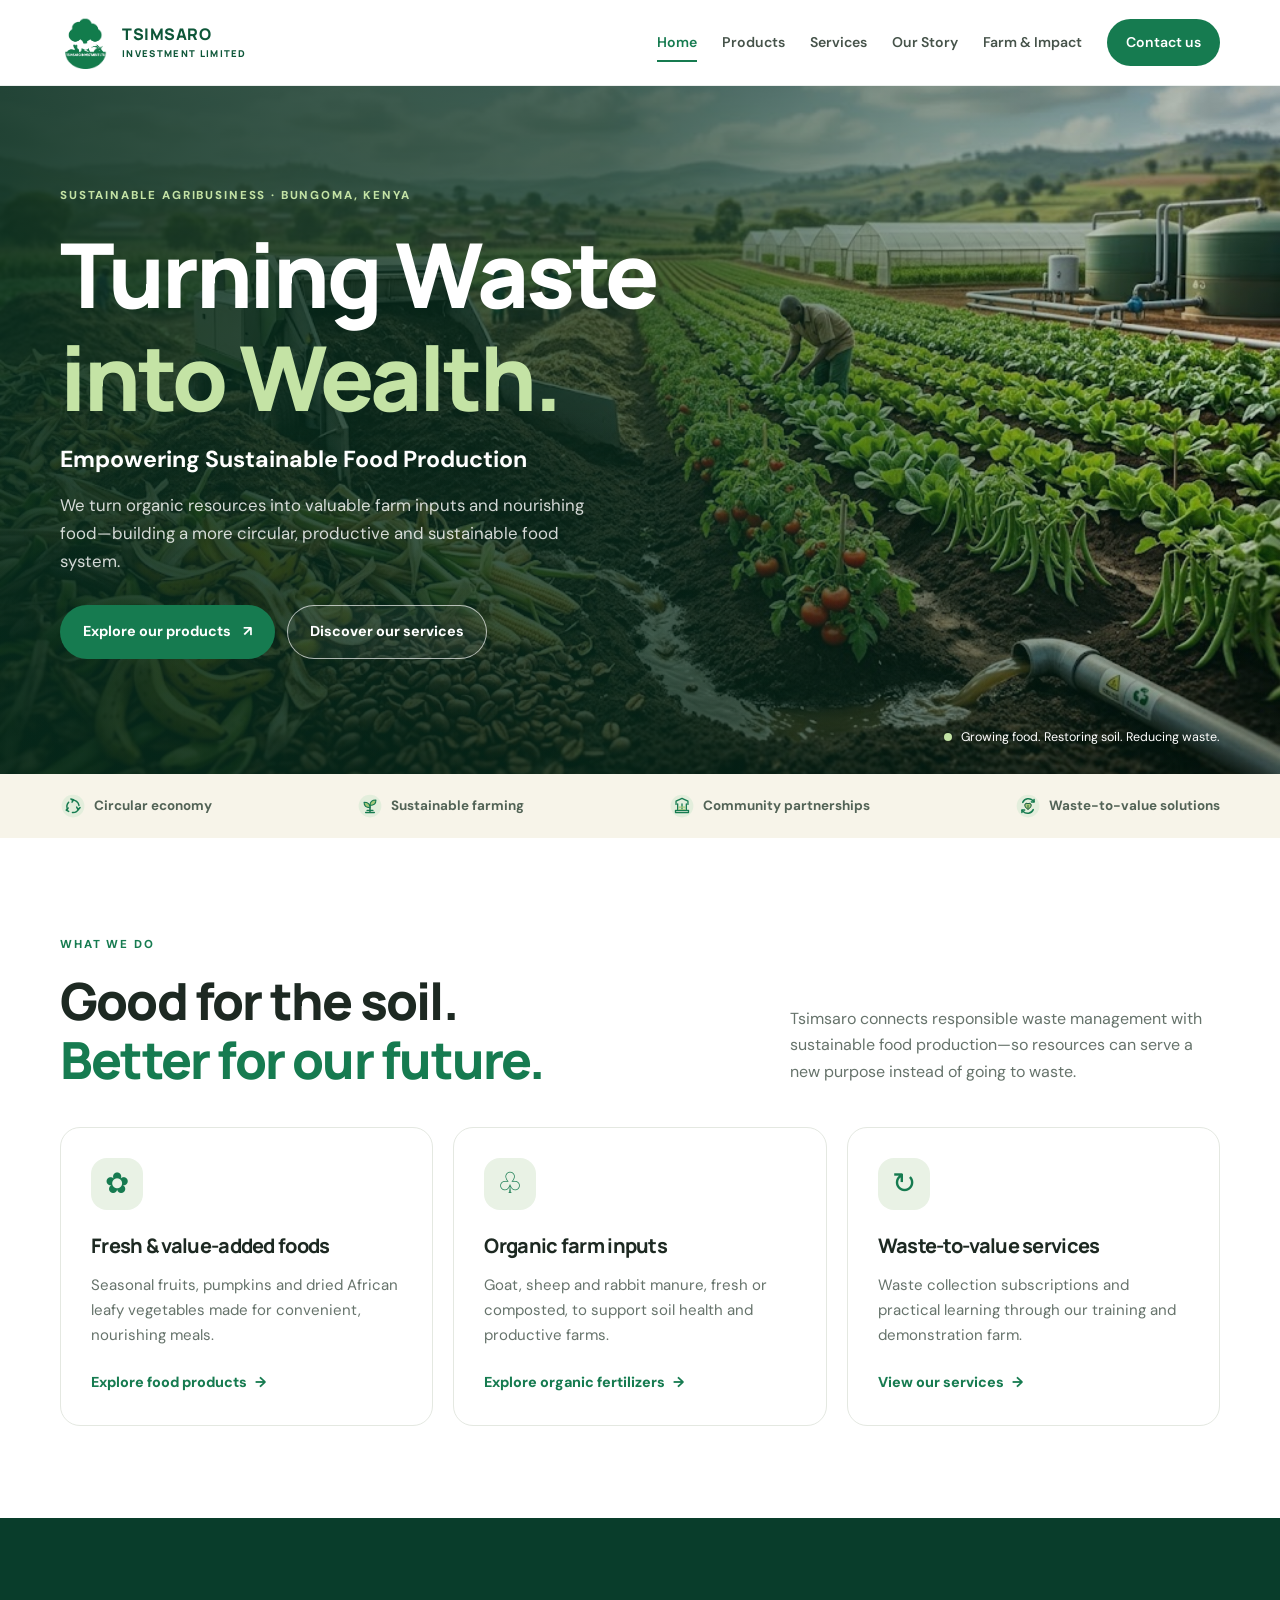
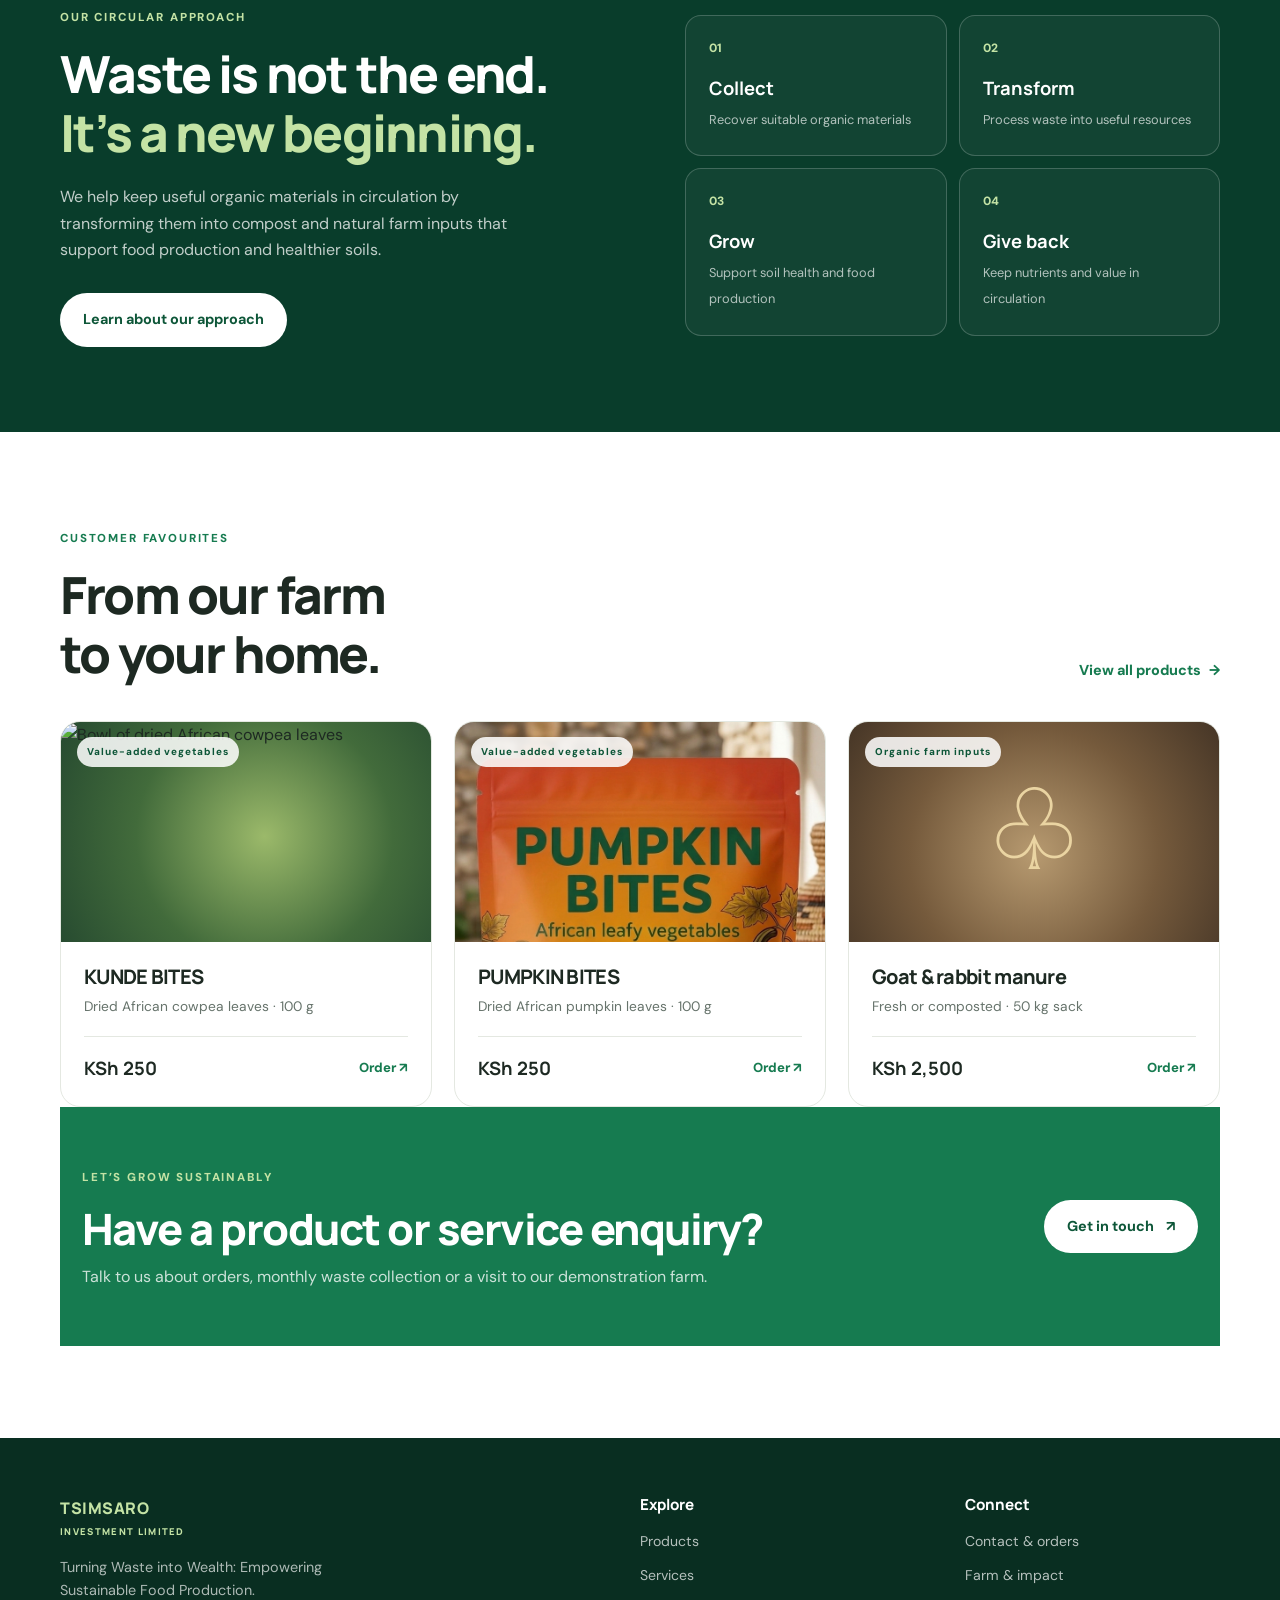
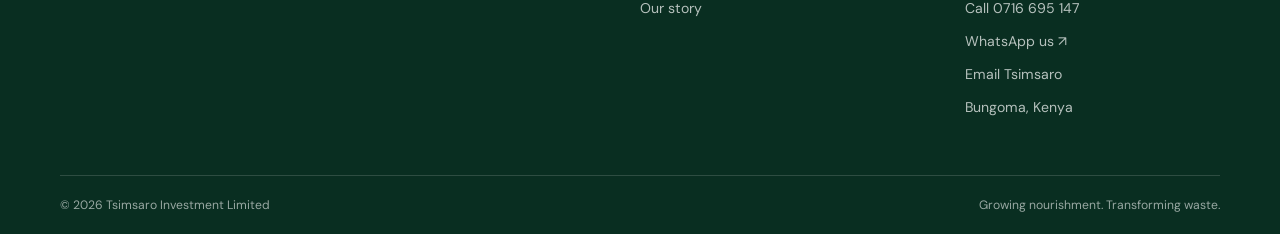
==== commit e8cf5412: "Update product image for Pumpkin Bites to enhance visual presentation" ====
--- a/index.html
+++ b/index.html
@@ -116,7 +116,7 @@
       <article class="product-card">
         <div class="product-art art-pumpkin">
           <span class="product-label">Value-added vegetables</span>
-          <div class="art-leaves">❧</div>
+          <img class="kunde-product-image" src="images/pumpkin bites.jpg" alt="Bowl of dried African cowpea leaves">
         </div>
         <div class="product-info">
           <h3>PUMPKIN BITES</h3>
--- a/css/styles.css
+++ b/css/styles.css
@@ -38,7 +38,15 @@
 }
 .btn{display:inline-flex;justify-content:center;align-items:center;gap:12px;border-radius:999px;padding:14px 22px;font-size:.9rem;font-weight:700;transition:transform .2s,background .2s;border:1px solid transparent;cursor:pointer
 }
-.btn-primary{background:var(--green);color:#fff}.btn-outline-light{border-color:rgba(255,255,255,.65);color:#fff;background:rgba(255,255,255,.05)}.btn-outline-light:hover{background:rgba(255,255,255,.14)}.btn-light{background:#fff;color:var(--green-dark)}.btn-light:hover{background:var(--cream);transform:translateY(-1px)}.btn-small{padding:10px 15px;font-size:.8rem}.hero-note{position:absolute;bottom:27px;right:max(22px,calc((100% - 1160px)/2));font-size:.78rem;color:#fff;display:flex;align-items:center;gap:9px}.note-dot{width:8px;height:8px;background:#c4e3a5;border-radius:50%}.trust-strip{background:var(--cream);padding:19px 0}.trust-items{display:flex;align-items:center;justify-content:space-between;gap:18px;flex-wrap:wrap;color:#526356;font-size:.84rem;font-weight:700}.section{padding-block:92px}.section-heading{display:flex;align-items:end;justify-content:space-between;gap:50px;margin-bottom:38px}.section-heading h2{margin-bottom:0}.section-heading>p{max-width:430px;margin-bottom:4px}.text-green{color:var(--green)}.feature-grid{display:grid;grid-template-columns:repeat(3,1fr);gap:20px}.feature-card{padding:30px;border:1px solid var(--line);border-radius:var(--radius);background:#fff;transition:transform .2s,box-shadow .2s}.feature-card:hover,.product-card:hover{transform:translateY(-4px);box-shadow:var(--shadow)}.feature-icon{width:52px;height:52px;display:grid;place-items:center;background:#e9f2e5;border-radius:16px;color:var(--green);font-size:1.8rem;margin-bottom:24px}.feature-card p{font-size:.94rem;min-height:78px}.text-link{font-weight:800;color:var(--green);font-size:.9rem}.text-link span{margin-left:5px}.loop-section{background:var(--green-deep);color:#fff;padding:85px 0}.loop-layout{display:grid;grid-template-columns:1fr 1fr;gap:90px;align-items:center}.loop-layout h2{margin-bottom:22px}.loop-layout h2 span{color:#c4e3a5}.loop-layout p{color:rgba(255,255,255,.75);max-width:470px}.loop-layout .btn{margin-top:12px}.loop-steps{display:grid;grid-template-columns:1fr 1fr;gap:12px}.loop-steps>div{padding:23px;border:1px solid rgba(255,255,255,.2);border-radius:16px;background:rgba(255,255,255,.04)}.loop-steps span{display:block;color:#c4e3a5;font-size:.75rem;font-weight:800;margin-bottom:16px}.loop-steps b{display:block;font:700 1.15rem Manrope,sans-serif;margin-bottom:5px}.loop-steps small{color:rgba(255,255,255,.68);font-size:.8rem}.product-grid{display:grid;grid-template-columns:repeat(3,1fr);gap:22px}.product-card{border:1px solid var(--line);border-radius:var(--radius);overflow:hidden;transition:transform .2s,box-shadow .2s}.product-art{height:220px;position:relative;display:grid;place-items:center;overflow:hidden}.product-label,.catalog-art>span{position:absolute;left:16px;top:15px;font-size:.62rem;letter-spacing:.1em;font-weight:800;background:rgba(255,255,255,.86);padding:7px 10px;border-radius:999px;color:var(--green-dark)}.art-kunde{background:radial-gradient(circle at 55% 52%,#9bb96a,#426b3b 55%,#264a30)}.art-seveve{background:radial-gradient(circle at 55% 52%,#d4c96e,#708b3e 55%,#354f2e)}.art-manure{background:radial-gradient(circle at 50% 60%,#b79a70,#755a3c 55%,#453526)}.art-leaves{font-size:8rem;color:#e5edbf;transform:rotate(-22deg);text-shadow:0 10px 20px #243e2b}.art-soil{font-size:7rem;color:#ead4a2}.product-info{padding:23px}.product-info h3{margin-bottom:7px}.product-info p{font-size:.86rem;margin-bottom:18px}.product-bottom{display:flex;justify-content:space-between;align-items:center;border-top:1px solid var(--line);padding-top:16px}.product-bottom strong{font-family:Manrope,sans-serif;font-size:1.15rem}.product-bottom a{font-size:.82rem;font-weight:800;color:var(--green)}.mobile-link{display:none}.cta-section{background:var(--green);padding:56px 0;color:#fff}.cta-inner{display:flex;align-items:center;justify-content:space-between;gap:35px}.cta-inner h2{font-size:clamp(1.8rem,3.5vw,2.7rem);margin-bottom:10px}.cta-inner p{color:rgba(255,255,255,.78);margin-bottom:0}.cta-inner .btn{flex-shrink:0}.site-footer{background:#092e21;color:#fff;padding:58px 0 0}.footer-main{display:grid;grid-template-columns:2fr 1fr 1fr;gap:70px;padding-bottom:45px}.footer-brand p{color:rgba(255,255,255,.67);max-width:330px;margin-top:18px;font-size:.9rem}.footer-brand .brand-name{color:#c4e3a5}.footer-main h3{font-size:.95rem;letter-spacing:0;margin-bottom:17px}.footer-main>div:not(:first-child) a,.footer-location{display:block;color:rgba(255,255,255,.7);font-size:.88rem;margin-bottom:10px}.footer-main a:hover{color:#c4e3a5}.footer-bottom{display:flex;justify-content:space-between;gap:20px;padding:19px 0;border-top:1px solid rgba(255,255,255,.15);color:rgba(255,255,255,.58);font-size:.76rem}.page-hero{padding:90px 0 86px;background:linear-gradient(115deg,#0b432e,#167b50);color:#fff;position:relative;overflow:hidden}.page-hero:after{content:"";position:absolute;width:440px;height:440px;border:1px solid rgba(255,255,255,.12);border-radius:50%;right:-80px;top:-180px;box-shadow:0 0 0 50px rgba(255,255,255,.025),0 0 0 100px rgba(255,255,255,.025)}.page-hero .container{position:relative;z-index:1}.page-hero h1{font-size:clamp(2.8rem,6vw,5rem);max-width:800px}.page-hero p{color:rgba(255,255,255,.77);max-width:630px;font-size:1.06rem}.catalog-grid{display:grid;grid-template-columns:repeat(3,1fr);gap:22px}.catalog-card{border:1px solid var(--line);border-radius:18px;overflow:hidden;background:#fff}.catalog-art{height:195px;display:grid;place-items:center;position:relative}.catalog-art>b{font-size:5.2rem;filter:drop-shadow(0 12px 10px rgba(0,0,0,.12))}.art-mango{background:#f5e8c5}.art-avocado{background:#dcebd5}.art-jackfruit{background:#f2e7bd}.art-banana{background:#f7edbe}.art-pumpkin{background:#f3dfca}.catalog-art.art-kunde,.catalog-art.art-seveve{background-image:linear-gradient(135deg,#e8efdc,#a7c18a)}.catalog-art.art-kunde>b,.catalog-art.art-seveve>b{font-size:6rem;color:#367345}.catalog-info{padding:22px}.catalog-info h3{margin-bottom:8px}.catalog-info p{font-size:.87rem;min-height:45px}.catalog-price{font-family:Manrope,sans-serif;font-weight:800;font-size:1.13rem;margin:17px 0}.catalog-price small{font:500 .8rem "DM Sans",sans-serif;color:var(--muted)}.section-tint{background:#f8f8f2}.fertilizer-panel{display:grid;grid-template-columns:.8fr 1.2fr;background:#eaf0e3;border-radius:var(--radius);overflow:hidden}.fertilizer-symbol{display:grid;place-items:center;font-size:10rem;color:#527b3c;background:radial-gradient(circle,#d7e5c7,#afc99a)}.fertilizer-copy{padding:45px}.fertilizer-copy h3{font-size:2rem}.big-price{display:block;font:800 1.7rem Manrope,sans-serif;margin:20px 0}.big-price small{font:500 .85rem "DM Sans",sans-serif;color:var(--muted)}.service-layout{display:grid;grid-template-columns:1fr 1fr;gap:24px}.service-feature{border:1px solid var(--line);padding:35px;border-radius:var(--radius)}.service-highlight{background:var(--cream);border-color:var(--cream)}.service-icon{font-size:2.3rem;color:var(--green);margin-bottom:20px}.service-feature h2{font-size:2rem}.service-feature h3{font-size:1rem;margin-top:27px}.number-list{padding-left:21px;color:var(--muted)}.number-list li{padding:0 0 9px 5px}.muted{font-size:.84rem;color:#788078}.service-price{background:#fff;padding:18px 20px;border-radius:14px;margin:24px 0}.service-price small{display:block;color:var(--muted);margin-bottom:5px}.service-price strong{font:800 1.8rem Manrope,sans-serif;color:var(--green-dark)}.service-price strong span{font:500 .85rem "DM Sans",sans-serif;color:var(--muted)}.story-layout{display:grid;grid-template-columns:1fr 1fr;gap:65px;align-items:center}.story-visual{min-height:390px;border-radius:var(--radius);background:linear-gradient(140deg,rgba(8,59,39,.08),rgba(22,123,80,.25)),url("https://images.unsplash.com/photo-1500937386664-56d1dfef3854?auto=format&fit=crop&w=1100&q=80") center/cover}.story-copy p{font-size:1rem}.values-grid{display:grid;grid-template-columns:repeat(3,1fr);gap:20px}.value-card{padding:26px;border-radius:16px;background:#fff;border:1px solid var(--line)}.value-card span{font-size:1.8rem;color:var(--green)}.value-card h3{margin:13px 0 8px}.value-card p{font-size:.88rem;margin:0}.impact-note{padding:25px;background:var(--cream);border-radius:16px;color:var(--brown);font-size:.9rem}.gallery-grid{display:grid;grid-template-columns:repeat(3,1fr);gap:18px}.gallery-tile{min-height:240px;border-radius:16px;display:flex;align-items:end;padding:22px;color:#fff;background:linear-gradient(0deg,rgba(7,42,27,.8),transparent 70%),#a3b78d}.gallery-tile h3{margin:0}.gallery-tile:nth-child(1){background-image:linear-gradient(0deg,rgba(7,42,27,.8),transparent 70%),url("https://images.unsplash.com/photo-1500382017468-9049fed747ef?auto=format&fit=crop&w=700&q=75");background-size:cover;background-position:center}.gallery-tile:nth-child(2){background-image:linear-gradient(0deg,rgba(7,42,27,.8),transparent 70%),url("https://images.unsplash.com/photo-1589923188900-85dae523342b?auto=format&fit=crop&w=700&q=75");background-size:cover;background-position:center}.gallery-tile:nth-child(3){background-image:linear-gradient(0deg,rgba(7,42,27,.8),transparent 70%),url("https://images.unsplash.com/photo-1587049352851-8d4e89133924?auto=format&fit=crop&w=700&q=75");background-size:cover;background-position:center}.contact-layout{display:grid;grid-template-columns:.8fr 1.2fr;gap:55px;align-items:start}.contact-card{padding:28px;background:var(--green-deep);border-radius:var(--radius);color:#fff}.contact-card h2{font-size:1.8rem}.contact-card p{color:rgba(255,255,255,.73)}.contact-detail{border-top:1px solid rgba(255,255,255,.2);padding:17px 0}.contact-detail b{display:block;font-size:.78rem;color:#c4e3a5;text-transform:uppercase;letter-spacing:.1em}.contact-detail span{font-size:.94rem}.contact-form{display:grid;grid-template-columns:1fr 1fr;gap:18px}.form-field{display:flex;flex-direction:column;gap:7px}.form-field.full{grid-column:1/-1}.form-field label{font-size:.83rem;font-weight:700}.form-field input,.form-field select,.form-field textarea{font:inherit;border:1px solid #d9e0d8;border-radius:10px;padding:13px 14px;background:#fff;color:var(--ink);width:100%}.form-field textarea{min-height:130px;resize:vertical}.form-field input:focus,.form-field select:focus,.form-field textarea:focus{outline:2px solid #9bc8ad;border-color:var(--green)}.form-help{font-size:.78rem;color:var(--muted)}.form-status{grid-column:1/-1;font-size:.88rem;color:var(--green-dark)}.contact-form button{justify-self:start}.desktop-link{white-space:nowrap}.reveal{animation:rise .55s ease both}@keyframes rise{from{opacity:0;transform:translateY(12px)}to{opacity:1;transform:translateY(0)}}@media(max-width:1000px){.main-nav{gap:15px;font-size:.82rem}.brand-name{font-size:.9rem}.brand-logo{width:44px;height:44px}.loop-layout{gap:45px}.catalog-grid{grid-template-columns:repeat(2,1fr)}}@media(max-width:780px){.container{width:min(100% - 32px,600px)}.site-header{height:74px}.menu-toggle{display:block;z-index:52}.main-nav{display:none;position:absolute;top:73px;left:0;right:0;padding:15px 22px 24px;background:#fff;border-bottom:1px solid var(--line);box-shadow:0 15px 20px rgba(0,0,0,.07);align-items:stretch;gap:4px;flex-direction:column}.main-nav.open{display:flex}.main-nav>a:not(.nav-cta){padding:11px 0}.main-nav>a.active:after{display:none}.nav-cta{text-align:center;margin-top:8px}.hero{min-height:600px;background-position:58% center}.hero-content{padding-block:85px 105px}.hero-note{left:18px;right:auto;font-size:.7rem}.trust-items{justify-content:flex-start;gap:13px 22px;font-size:.78rem}.section{padding-block:65px}.section-heading{display:block;margin-bottom:28px}.section-heading>p{margin-top:18px}.feature-grid,.product-grid,.service-layout,.story-layout,.contact-layout{grid-template-columns:1fr}.feature-card p{min-height:0}.loop-section{padding:65px 0}.loop-layout{grid-template-columns:1fr;gap:35px}.loop-steps{gap:9px}.loop-steps>div{padding:18px}.loop-steps small{font-size:.75rem}.product-grid{gap:17px}.product-art{height:210px}.cta-inner{align-items:flex-start;flex-direction:column}.footer-main{grid-template-columns:1fr 1fr;gap:32px}.footer-brand{grid-column:1/-1}.footer-bottom{flex-direction:column;gap:5px}.page-hero{padding:70px 0}.catalog-grid{grid-template-columns:1fr 1fr;gap:14px}.catalog-art{height:155px}.catalog-art>b{font-size:4rem}.catalog-info{padding:16px}.catalog-info p{min-height:55px}.catalog-info .btn{width:100%;padding:10px 8px;font-size:.73rem}.fertilizer-panel{grid-template-columns:1fr}.fertilizer-symbol{min-height:180px;font-size:7rem}.fertilizer-copy{padding:28px}.service-feature{padding:26px}.story-visual{min-height:280px;order:2}.values-grid{grid-template-columns:1fr}.gallery-grid{grid-template-columns:1fr}.gallery-tile{min-height:210px}.contact-form{grid-template-columns:1fr}.form-field.full,.form-status{grid-column:auto}.desktop-link{display:none}.mobile-link{display:inline-flex;margin-top:22px}}@media(max-width:420px){.brand-name{font-size:.78rem}.brand-name small{font-size:.51rem}.brand-logo{width:38px;height:38px}.hero h1{font-size:3rem}.hero-actions .btn{width:100%}.catalog-grid{grid-template-columns:1fr}.catalog-art{height:190px}.catalog-info p{min-height:0}.loop-steps{grid-template-columns:1fr 1fr}.trust-items{display:grid;grid-template-columns:1fr 1fr}.footer-main{gap:25px 15px}}@media(prefers-reduced-motion:reduce){*,*::before,*::after{scroll-behavior:auto!important;animation-duration:.01ms!important;transition-duration:.01ms!important}}
+.btn-primary{background:var(--green);color:#fff}.btn-outline-light{border-color:rgba(255,255,255,.65);color:#fff;background:rgba(255,255,255,.05)}.btn-outline-light:hover{background:rgba(255,255,255,.14)}.btn-light{background:#fff;color:var(--green-dark)}.btn-light:hover{background:var(--cream);transform:translateY(-1px)}.btn-small{padding:10px 15px;font-size:.8rem}.hero-note{position:absolute;bottom:27px;right:max(22px,calc((100% - 1160px)/2));font-size:.78rem;color:#fff;display:flex;align-items:center;gap:9px}.note-dot{width:8px;height:8px;background:#c4e3a5;border-radius:50%}.trust-strip{background:var(--cream);padding:19px 0}.trust-items{display:flex;align-items:center;justify-content:space-between;gap:18px;flex-wrap:wrap;color:#526356;font-size:.84rem;font-weight:700}.section{padding-block:92px}.section-heading{display:flex;align-items:end;justify-content:space-between;gap:50px;margin-bottom:38px}.section-heading h2{margin-bottom:0}.section-heading>p{max-width:430px;margin-bottom:4px}.text-green{color:var(--green)}.feature-grid{display:grid;grid-template-columns:repeat(3,1fr);gap:20px}.feature-card{padding:30px;border:1px solid var(--line);border-radius:var(--radius);background:#fff;transition:transform .2s,box-shadow .2s}.feature-card:hover,.product-card:hover{transform:translateY(-4px);box-shadow:var(--shadow)}.feature-icon{width:52px;height:52px;display:grid;place-items:center;background:#e9f2e5;border-radius:16px;color:var(--green);font-size:1.8rem;margin-bottom:24px}.feature-card p{font-size:.94rem;min-height:78px}.text-link{font-weight:800;color:var(--green);font-size:.9rem}.text-link span{margin-left:5px}.loop-section{background:var(--green-deep);color:#fff;padding:85px 0}.loop-layout{display:grid;grid-template-columns:1fr 1fr;gap:90px;align-items:center}.loop-layout h2{margin-bottom:22px}.loop-layout h2 span{color:#c4e3a5}.loop-layout p{color:rgba(255,255,255,.75);max-width:470px}.loop-layout .btn{margin-top:12px}.loop-steps{display:grid;grid-template-columns:1fr 1fr;gap:12px}.loop-steps>div{padding:23px;border:1px solid rgba(255,255,255,.2);border-radius:16px;background:rgba(255,255,255,.04)}.loop-steps span{display:block;color:#c4e3a5;font-size:.75rem;font-weight:800;margin-bottom:16px}.loop-steps b{display:block;font:700 1.15rem Manrope,sans-serif;margin-bottom:5px}.loop-steps small{color:rgba(255,255,255,.68);font-size:.8rem}
+.product-grid{display:grid;grid-template-columns:repeat(3,1fr);gap:22px}
+.product-card{border:1px solid var(--line);border-radius:var(--radius);overflow:hidden;transition:transform .2s,box-shadow .2s}
+.product-art{height:220px;position:relative;display:grid;place-items:center;overflow:hidden}
+.product-label,
+.catalog-art>span{position:absolute;left:16px;top:15px;font-size:.62rem;letter-spacing:.1em;font-weight:800;background:rgba(255,255,255,.86);padding:7px 10px;border-radius:999px;color:var(--green-dark)}
+.art-kunde{background:radial-gradient(circle at 55% 52%,#9bb96a,#426b3b 55%,#264a30)}
+.art-pumpkin{background:radial-gradient(circle at 55% 52%,#d4c96e,#708b3e 55%,#354f2e)}
+.art-manure{background:radial-gradient(circle at 50% 60%,#b79a70,#755a3c 55%,#453526)}.art-leaves{font-size:8rem;color:#e5edbf;transform:rotate(-22deg);text-shadow:0 10px 20px #243e2b}.art-soil{font-size:7rem;color:#ead4a2}.product-info{padding:23px}.product-info h3{margin-bottom:7px}.product-info p{font-size:.86rem;margin-bottom:18px}.product-bottom{display:flex;justify-content:space-between;align-items:center;border-top:1px solid var(--line);padding-top:16px}.product-bottom strong{font-family:Manrope,sans-serif;font-size:1.15rem}.product-bottom a{font-size:.82rem;font-weight:800;color:var(--green)}.mobile-link{display:none}.cta-section{background:var(--green);padding:56px 0;color:#fff}.cta-inner{display:flex;align-items:center;justify-content:space-between;gap:35px}.cta-inner h2{font-size:clamp(1.8rem,3.5vw,2.7rem);margin-bottom:10px}.cta-inner p{color:rgba(255,255,255,.78);margin-bottom:0}.cta-inner .btn{flex-shrink:0}.site-footer{background:#092e21;color:#fff;padding:58px 0 0}.footer-main{display:grid;grid-template-columns:2fr 1fr 1fr;gap:70px;padding-bottom:45px}.footer-brand p{color:rgba(255,255,255,.67);max-width:330px;margin-top:18px;font-size:.9rem}.footer-brand .brand-name{color:#c4e3a5}.footer-main h3{font-size:.95rem;letter-spacing:0;margin-bottom:17px}.footer-main>div:not(:first-child) a,.footer-location{display:block;color:rgba(255,255,255,.7);font-size:.88rem;margin-bottom:10px}.footer-main a:hover{color:#c4e3a5}.footer-bottom{display:flex;justify-content:space-between;gap:20px;padding:19px 0;border-top:1px solid rgba(255,255,255,.15);color:rgba(255,255,255,.58);font-size:.76rem}.page-hero{padding:90px 0 86px;background:linear-gradient(115deg,#0b432e,#167b50);color:#fff;position:relative;overflow:hidden}.page-hero:after{content:"";position:absolute;width:440px;height:440px;border:1px solid rgba(255,255,255,.12);border-radius:50%;right:-80px;top:-180px;box-shadow:0 0 0 50px rgba(255,255,255,.025),0 0 0 100px rgba(255,255,255,.025)}.page-hero .container{position:relative;z-index:1}.page-hero h1{font-size:clamp(2.8rem,6vw,5rem);max-width:800px}.page-hero p{color:rgba(255,255,255,.77);max-width:630px;font-size:1.06rem}.catalog-grid{display:grid;grid-template-columns:repeat(3,1fr);gap:22px}.catalog-card{border:1px solid var(--line);border-radius:18px;overflow:hidden;background:#fff}.catalog-art{height:195px;display:grid;place-items:center;position:relative}.catalog-art>b{font-size:5.2rem;filter:drop-shadow(0 12px 10px rgba(0,0,0,.12))}.art-mango{background:#f5e8c5}.art-avocado{background:#dcebd5}.art-jackfruit{background:#f2e7bd}.art-banana{background:#f7edbe}.art-pumpkin{background:#f3dfca}.catalog-art.art-kunde,.catalog-art.art-seveve{background-image:linear-gradient(135deg,#e8efdc,#a7c18a)}.catalog-art.art-kunde>b,.catalog-art.art-seveve>b{font-size:6rem;color:#367345}.catalog-info{padding:22px}.catalog-info h3{margin-bottom:8px}.catalog-info p{font-size:.87rem;min-height:45px}.catalog-price{font-family:Manrope,sans-serif;font-weight:800;font-size:1.13rem;margin:17px 0}.catalog-price small{font:500 .8rem "DM Sans",sans-serif;color:var(--muted)}.section-tint{background:#f8f8f2}.fertilizer-panel{display:grid;grid-template-columns:.8fr 1.2fr;background:#eaf0e3;border-radius:var(--radius);overflow:hidden}.fertilizer-symbol{display:grid;place-items:center;font-size:10rem;color:#527b3c;background:radial-gradient(circle,#d7e5c7,#afc99a)}.fertilizer-copy{padding:45px}.fertilizer-copy h3{font-size:2rem}.big-price{display:block;font:800 1.7rem Manrope,sans-serif;margin:20px 0}.big-price small{font:500 .85rem "DM Sans",sans-serif;color:var(--muted)}.service-layout{display:grid;grid-template-columns:1fr 1fr;gap:24px}.service-feature{border:1px solid var(--line);padding:35px;border-radius:var(--radius)}.service-highlight{background:var(--cream);border-color:var(--cream)}.service-icon{font-size:2.3rem;color:var(--green);margin-bottom:20px}.service-feature h2{font-size:2rem}.service-feature h3{font-size:1rem;margin-top:27px}.number-list{padding-left:21px;color:var(--muted)}.number-list li{padding:0 0 9px 5px}.muted{font-size:.84rem;color:#788078}.service-price{background:#fff;padding:18px 20px;border-radius:14px;margin:24px 0}.service-price small{display:block;color:var(--muted);margin-bottom:5px}.service-price strong{font:800 1.8rem Manrope,sans-serif;color:var(--green-dark)}.service-price strong span{font:500 .85rem "DM Sans",sans-serif;color:var(--muted)}.story-layout{display:grid;grid-template-columns:1fr 1fr;gap:65px;align-items:center}.story-visual{min-height:390px;border-radius:var(--radius);background:linear-gradient(140deg,rgba(8,59,39,.08),rgba(22,123,80,.25)),url("https://images.unsplash.com/photo-1500937386664-56d1dfef3854?auto=format&fit=crop&w=1100&q=80") center/cover}.story-copy p{font-size:1rem}.values-grid{display:grid;grid-template-columns:repeat(3,1fr);gap:20px}.value-card{padding:26px;border-radius:16px;background:#fff;border:1px solid var(--line)}.value-card span{font-size:1.8rem;color:var(--green)}.value-card h3{margin:13px 0 8px}.value-card p{font-size:.88rem;margin:0}.impact-note{padding:25px;background:var(--cream);border-radius:16px;color:var(--brown);font-size:.9rem}.gallery-grid{display:grid;grid-template-columns:repeat(3,1fr);gap:18px}.gallery-tile{min-height:240px;border-radius:16px;display:flex;align-items:end;padding:22px;color:#fff;background:linear-gradient(0deg,rgba(7,42,27,.8),transparent 70%),#a3b78d}.gallery-tile h3{margin:0}.gallery-tile:nth-child(1){background-image:linear-gradient(0deg,rgba(7,42,27,.8),transparent 70%),url("https://images.unsplash.com/photo-1500382017468-9049fed747ef?auto=format&fit=crop&w=700&q=75");background-size:cover;background-position:center}.gallery-tile:nth-child(2){background-image:linear-gradient(0deg,rgba(7,42,27,.8),transparent 70%),url("https://images.unsplash.com/photo-1589923188900-85dae523342b?auto=format&fit=crop&w=700&q=75");background-size:cover;background-position:center}.gallery-tile:nth-child(3){background-image:linear-gradient(0deg,rgba(7,42,27,.8),transparent 70%),url("https://images.unsplash.com/photo-1587049352851-8d4e89133924?auto=format&fit=crop&w=700&q=75");background-size:cover;background-position:center}.contact-layout{display:grid;grid-template-columns:.8fr 1.2fr;gap:55px;align-items:start}.contact-card{padding:28px;background:var(--green-deep);border-radius:var(--radius);color:#fff}.contact-card h2{font-size:1.8rem}.contact-card p{color:rgba(255,255,255,.73)}.contact-detail{border-top:1px solid rgba(255,255,255,.2);padding:17px 0}.contact-detail b{display:block;font-size:.78rem;color:#c4e3a5;text-transform:uppercase;letter-spacing:.1em}.contact-detail span{font-size:.94rem}.contact-form{display:grid;grid-template-columns:1fr 1fr;gap:18px}.form-field{display:flex;flex-direction:column;gap:7px}.form-field.full{grid-column:1/-1}.form-field label{font-size:.83rem;font-weight:700}.form-field input,.form-field select,.form-field textarea{font:inherit;border:1px solid #d9e0d8;border-radius:10px;padding:13px 14px;background:#fff;color:var(--ink);width:100%}.form-field textarea{min-height:130px;resize:vertical}.form-field input:focus,.form-field select:focus,.form-field textarea:focus{outline:2px solid #9bc8ad;border-color:var(--green)}.form-help{font-size:.78rem;color:var(--muted)}.form-status{grid-column:1/-1;font-size:.88rem;color:var(--green-dark)}.contact-form button{justify-self:start}.desktop-link{white-space:nowrap}.reveal{animation:rise .55s ease both}@keyframes rise{from{opacity:0;transform:translateY(12px)}to{opacity:1;transform:translateY(0)}}@media(max-width:1000px){.main-nav{gap:15px;font-size:.82rem}.brand-name{font-size:.9rem}.brand-logo{width:44px;height:44px}.loop-layout{gap:45px}.catalog-grid{grid-template-columns:repeat(2,1fr)}}@media(max-width:780px){.container{width:min(100% - 32px,600px)}.site-header{height:74px}.menu-toggle{display:block;z-index:52}.main-nav{display:none;position:absolute;top:73px;left:0;right:0;padding:15px 22px 24px;background:#fff;border-bottom:1px solid var(--line);box-shadow:0 15px 20px rgba(0,0,0,.07);align-items:stretch;gap:4px;flex-direction:column}.main-nav.open{display:flex}.main-nav>a:not(.nav-cta){padding:11px 0}.main-nav>a.active:after{display:none}.nav-cta{text-align:center;margin-top:8px}.hero{min-height:600px;background-position:58% center}.hero-content{padding-block:85px 105px}.hero-note{left:18px;right:auto;font-size:.7rem}.trust-items{justify-content:flex-start;gap:13px 22px;font-size:.78rem}.section{padding-block:65px}.section-heading{display:block;margin-bottom:28px}.section-heading>p{margin-top:18px}.feature-grid,.product-grid,.service-layout,.story-layout,.contact-layout{grid-template-columns:1fr}.feature-card p{min-height:0}.loop-section{padding:65px 0}.loop-layout{grid-template-columns:1fr;gap:35px}.loop-steps{gap:9px}.loop-steps>div{padding:18px}.loop-steps small{font-size:.75rem}.product-grid{gap:17px}.product-art{height:210px}.cta-inner{align-items:flex-start;flex-direction:column}.footer-main{grid-template-columns:1fr 1fr;gap:32px}.footer-brand{grid-column:1/-1}.footer-bottom{flex-direction:column;gap:5px}.page-hero{padding:70px 0}.catalog-grid{grid-template-columns:1fr 1fr;gap:14px}.catalog-art{height:155px}.catalog-art>b{font-size:4rem}.catalog-info{padding:16px}.catalog-info p{min-height:55px}.catalog-info .btn{width:100%;padding:10px 8px;font-size:.73rem}.fertilizer-panel{grid-template-columns:1fr}.fertilizer-symbol{min-height:180px;font-size:7rem}.fertilizer-copy{padding:28px}.service-feature{padding:26px}.story-visual{min-height:280px;order:2}.values-grid{grid-template-columns:1fr}.gallery-grid{grid-template-columns:1fr}.gallery-tile{min-height:210px}.contact-form{grid-template-columns:1fr}.form-field.full,.form-status{grid-column:auto}.desktop-link{display:none}.mobile-link{display:inline-flex;margin-top:22px}}@media(max-width:420px){.brand-name{font-size:.78rem}.brand-name small{font-size:.51rem}.brand-logo{width:38px;height:38px}.hero h1{font-size:3rem}.hero-actions .btn{width:100%}.catalog-grid{grid-template-columns:1fr}.catalog-art{height:190px}.catalog-info p{min-height:0}.loop-steps{grid-template-columns:1fr 1fr}.trust-items{display:grid;grid-template-columns:1fr 1fr}.footer-main{gap:25px 15px}}@media(prefers-reduced-motion:reduce){*,*::before,*::after{scroll-behavior:auto!important;animation-duration:.01ms!important;transition-duration:.01ms!important}}
 /* Product pouch photos */
 .catalog-art.catalog-product-photo{background:#f7f4e9;padding:12px;}
 .catalog-art.catalog-product-photo img{width:100%;height:100%;object-fit:contain;display:block;border-radius:8px;}
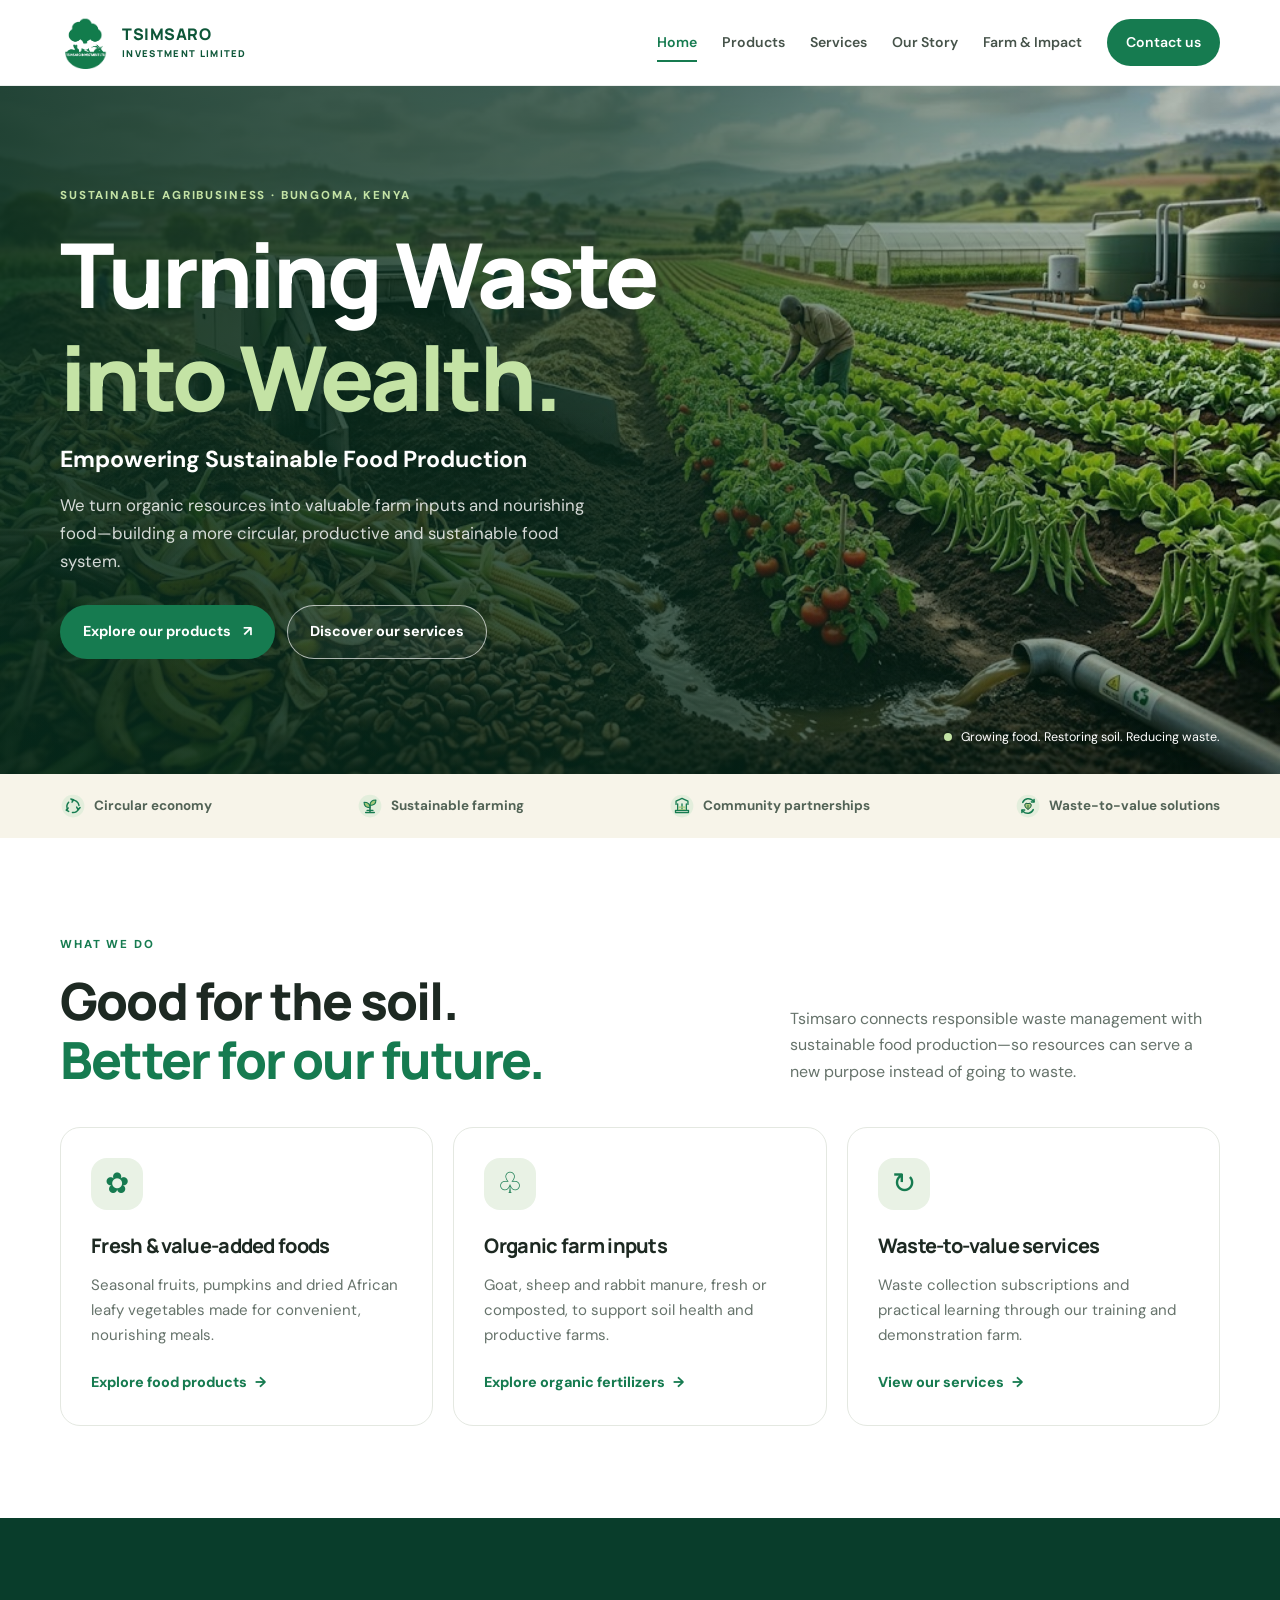
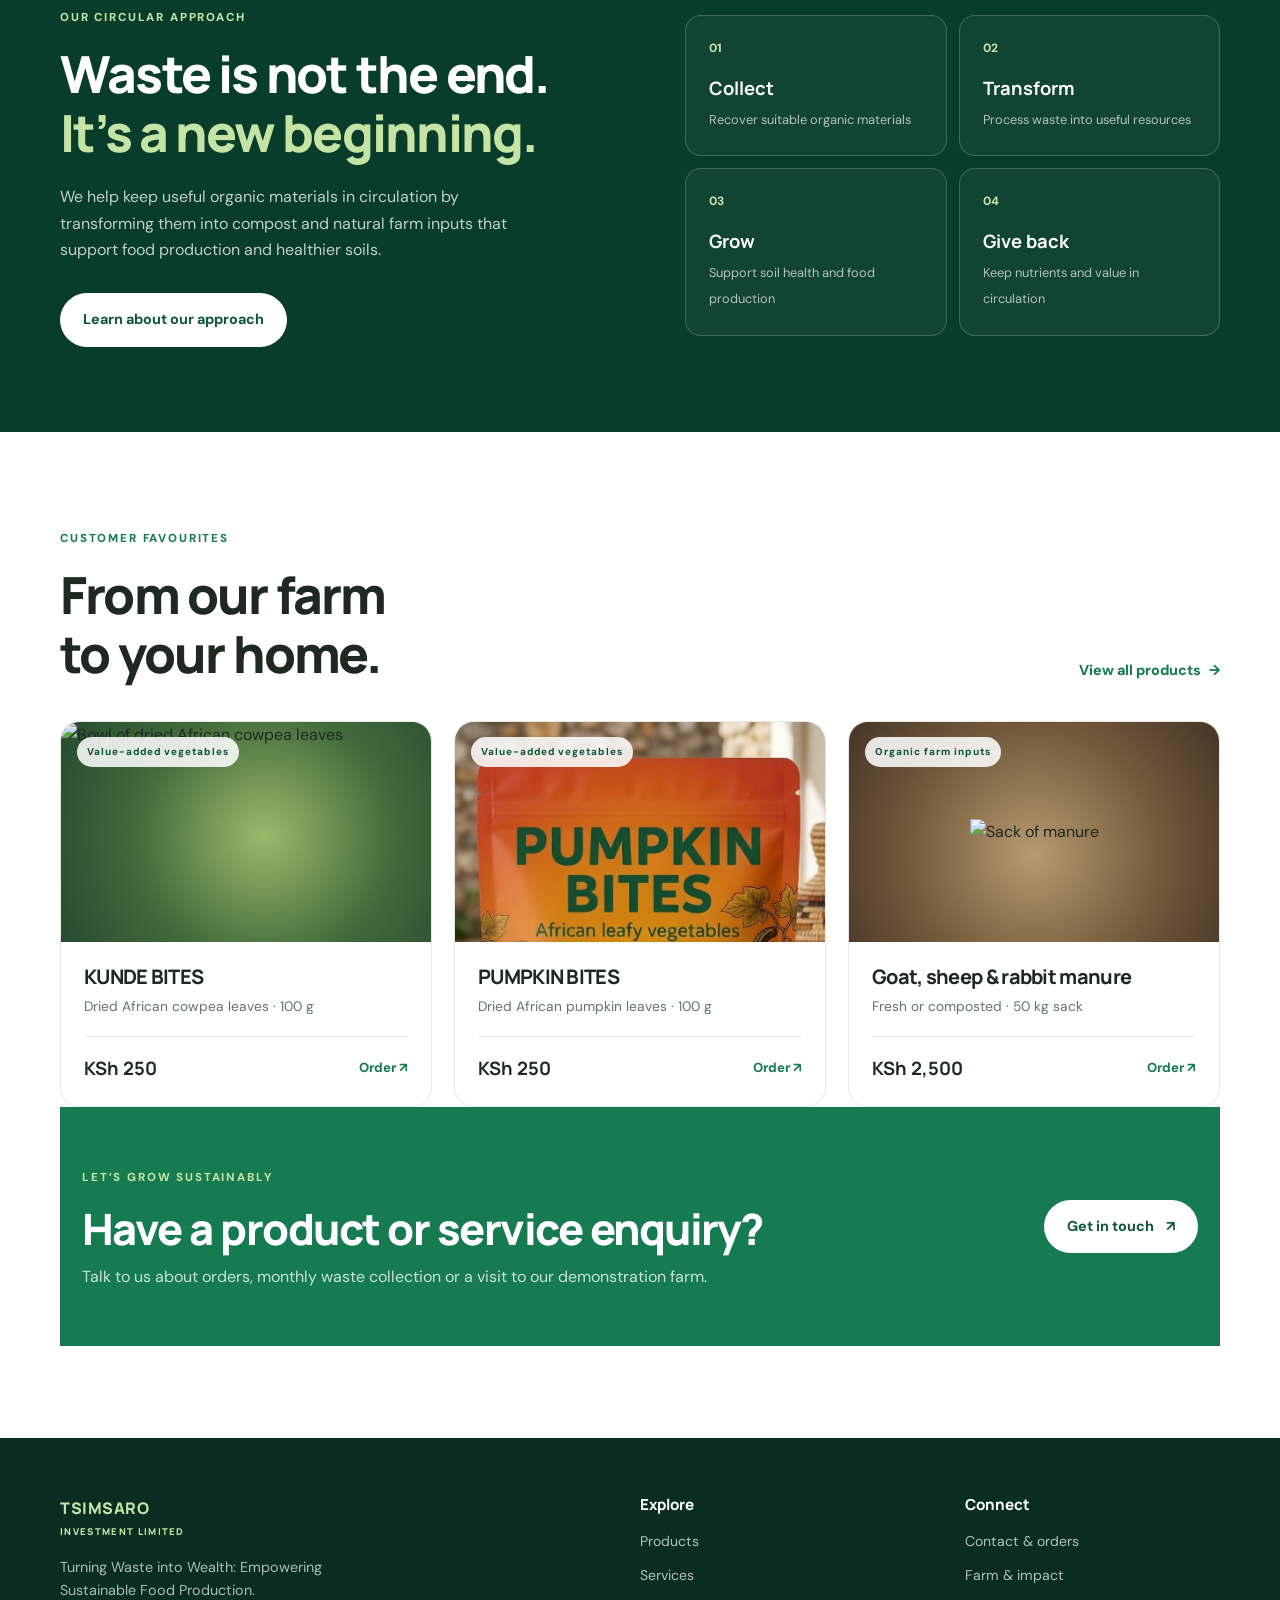
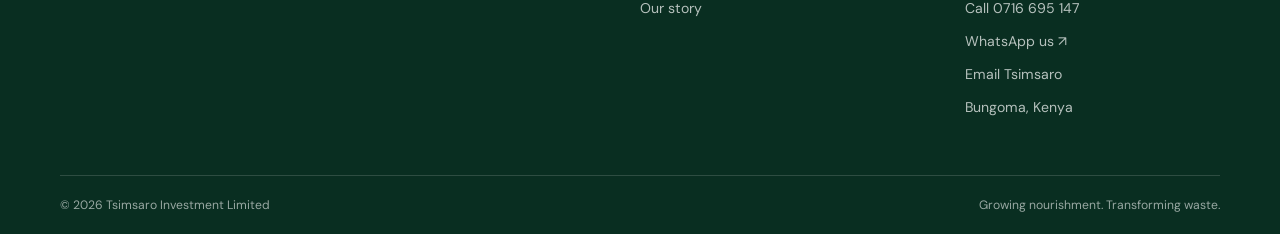
==== commit dd00c247: "Update product image classes and enhance manure product description" ====
--- a/index.html
+++ b/index.html
@@ -116,7 +116,7 @@
       <article class="product-card">
         <div class="product-art art-pumpkin">
           <span class="product-label">Value-added vegetables</span>
-          <img class="kunde-product-image" src="images/pumpkin bites.jpg" alt="Bowl of dried African cowpea leaves">
+          <img class="pumpkin-product-image" src="images/pumpkin bites.jpg" alt="Bowl of dried African cowpea leaves">
         </div>
         <div class="product-info">
           <h3>PUMPKIN BITES</h3>
@@ -130,10 +130,10 @@
       <article class="product-card">
         <div class="product-art art-manure">
           <span class="product-label">Organic farm inputs</span>
-          <div class="art-soil">♧</div>
+          <img class="manure-product-image" src="images/manure.jpg" alt="Sack of manure">
         </div>
         <div class="product-info">
-          <h3>Goat & rabbit manure</h3>
+          <h3>Goat, sheep & rabbit manure</h3>
           <p>Fresh or composted · 50 kg sack</p>
           <div class="product-bottom">
             <strong>KSh 2,500</strong>
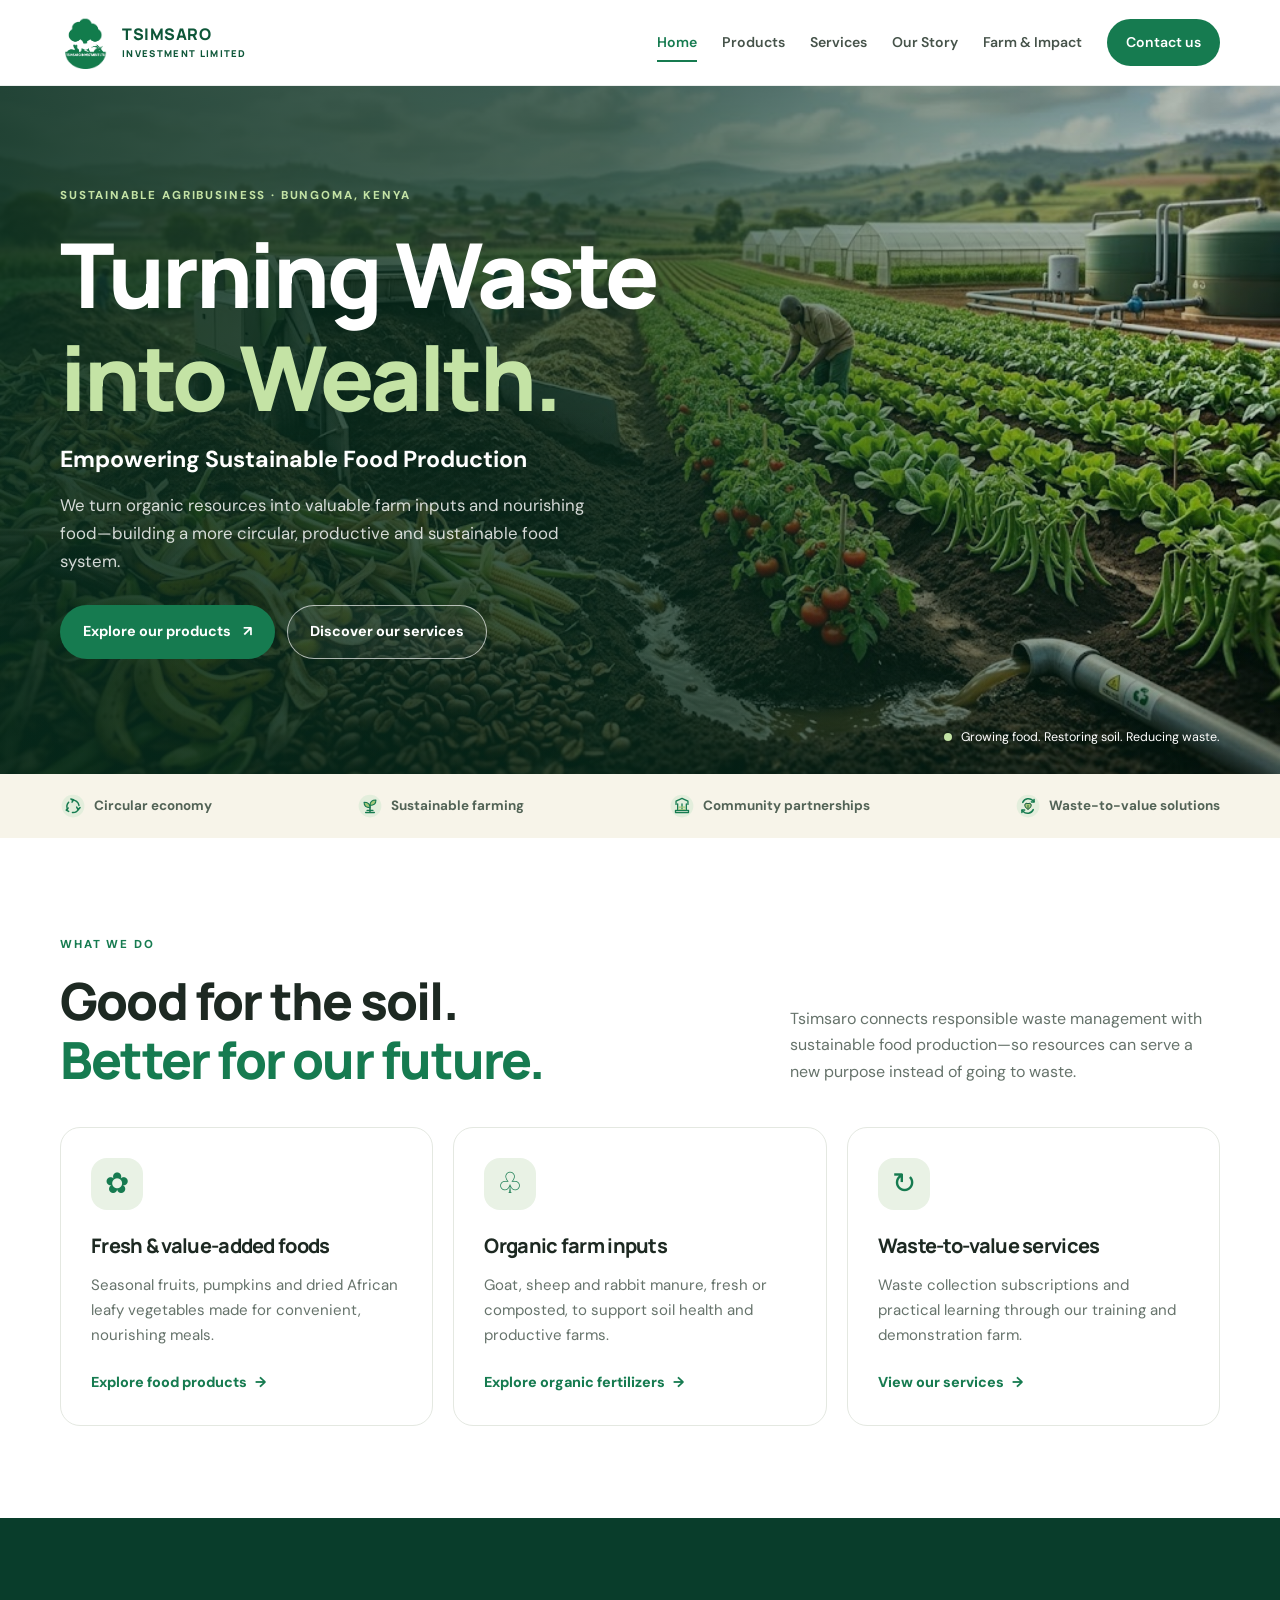
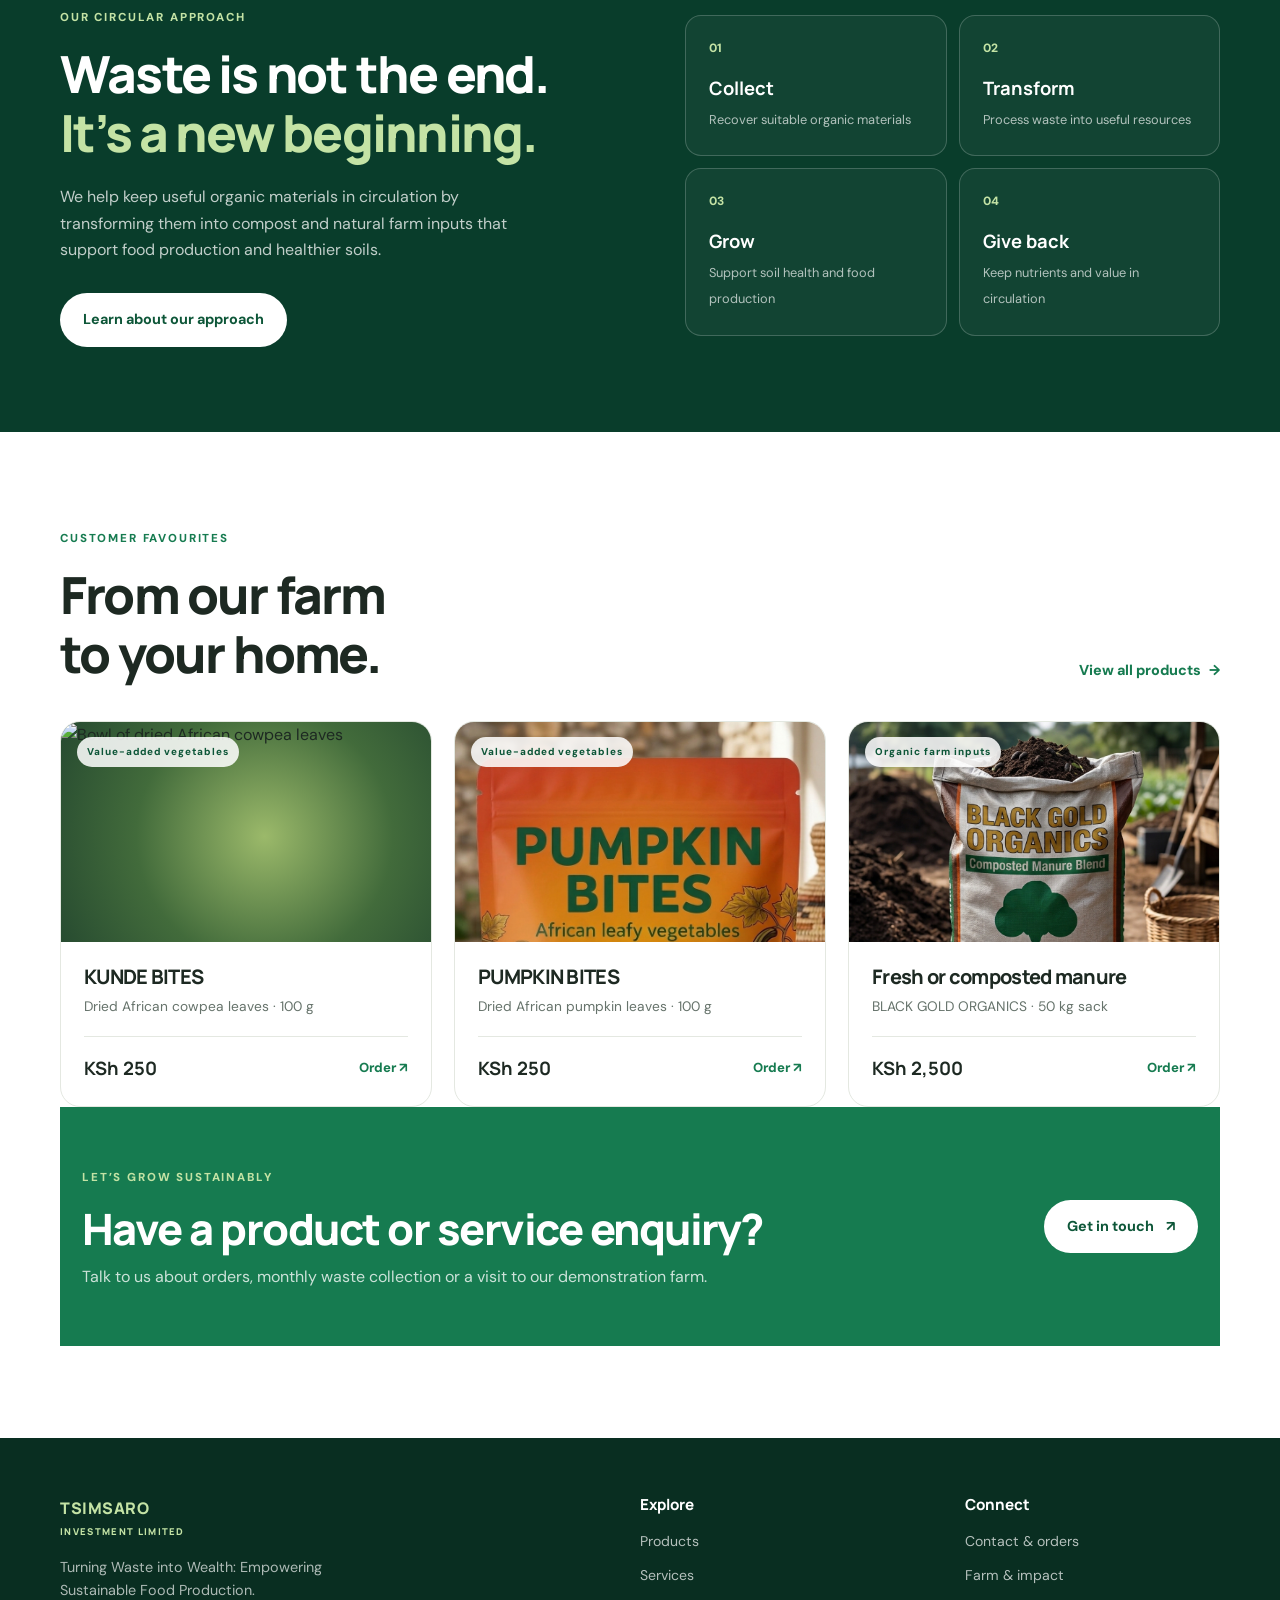
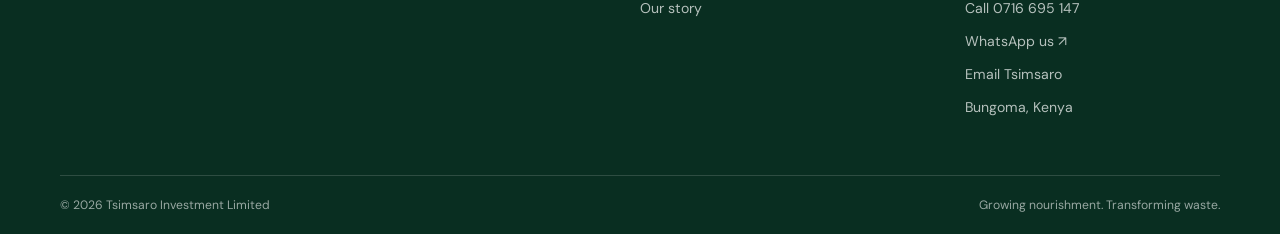
==== commit 781a4457: "Update manure product title and description for clarity" ====
--- a/index.html
+++ b/index.html
@@ -133,8 +133,8 @@
           <img class="manure-product-image" src="images/manure.jpg" alt="Sack of manure">
         </div>
         <div class="product-info">
-          <h3>Goat, sheep & rabbit manure</h3>
-          <p>Fresh or composted · 50 kg sack</p>
+          <h3>Fresh or composted manure</h3>
+          <p>BLACK GOLD ORGANICS · 50 kg sack</p>
           <div class="product-bottom">
             <strong>KSh 2,500</strong>
             <a href="contact.html" aria-label="Order manure">Order ↗</a>
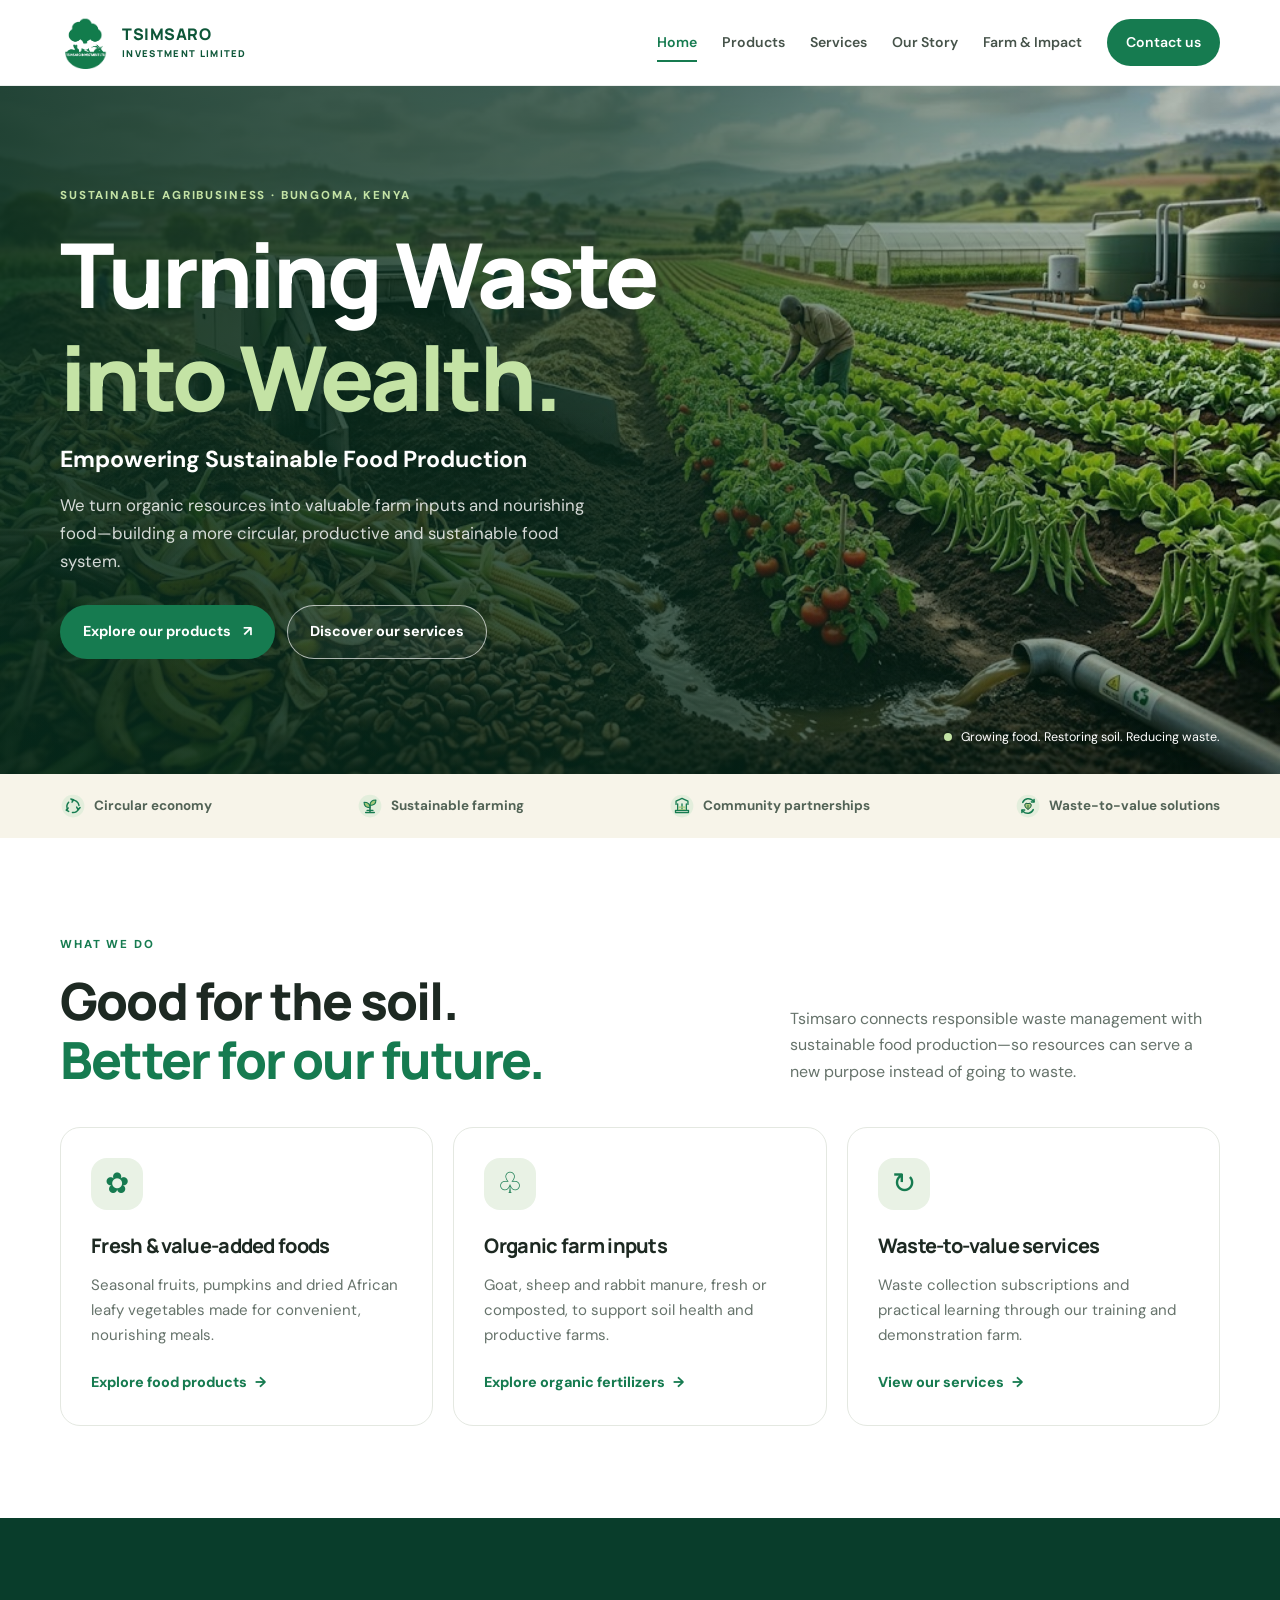
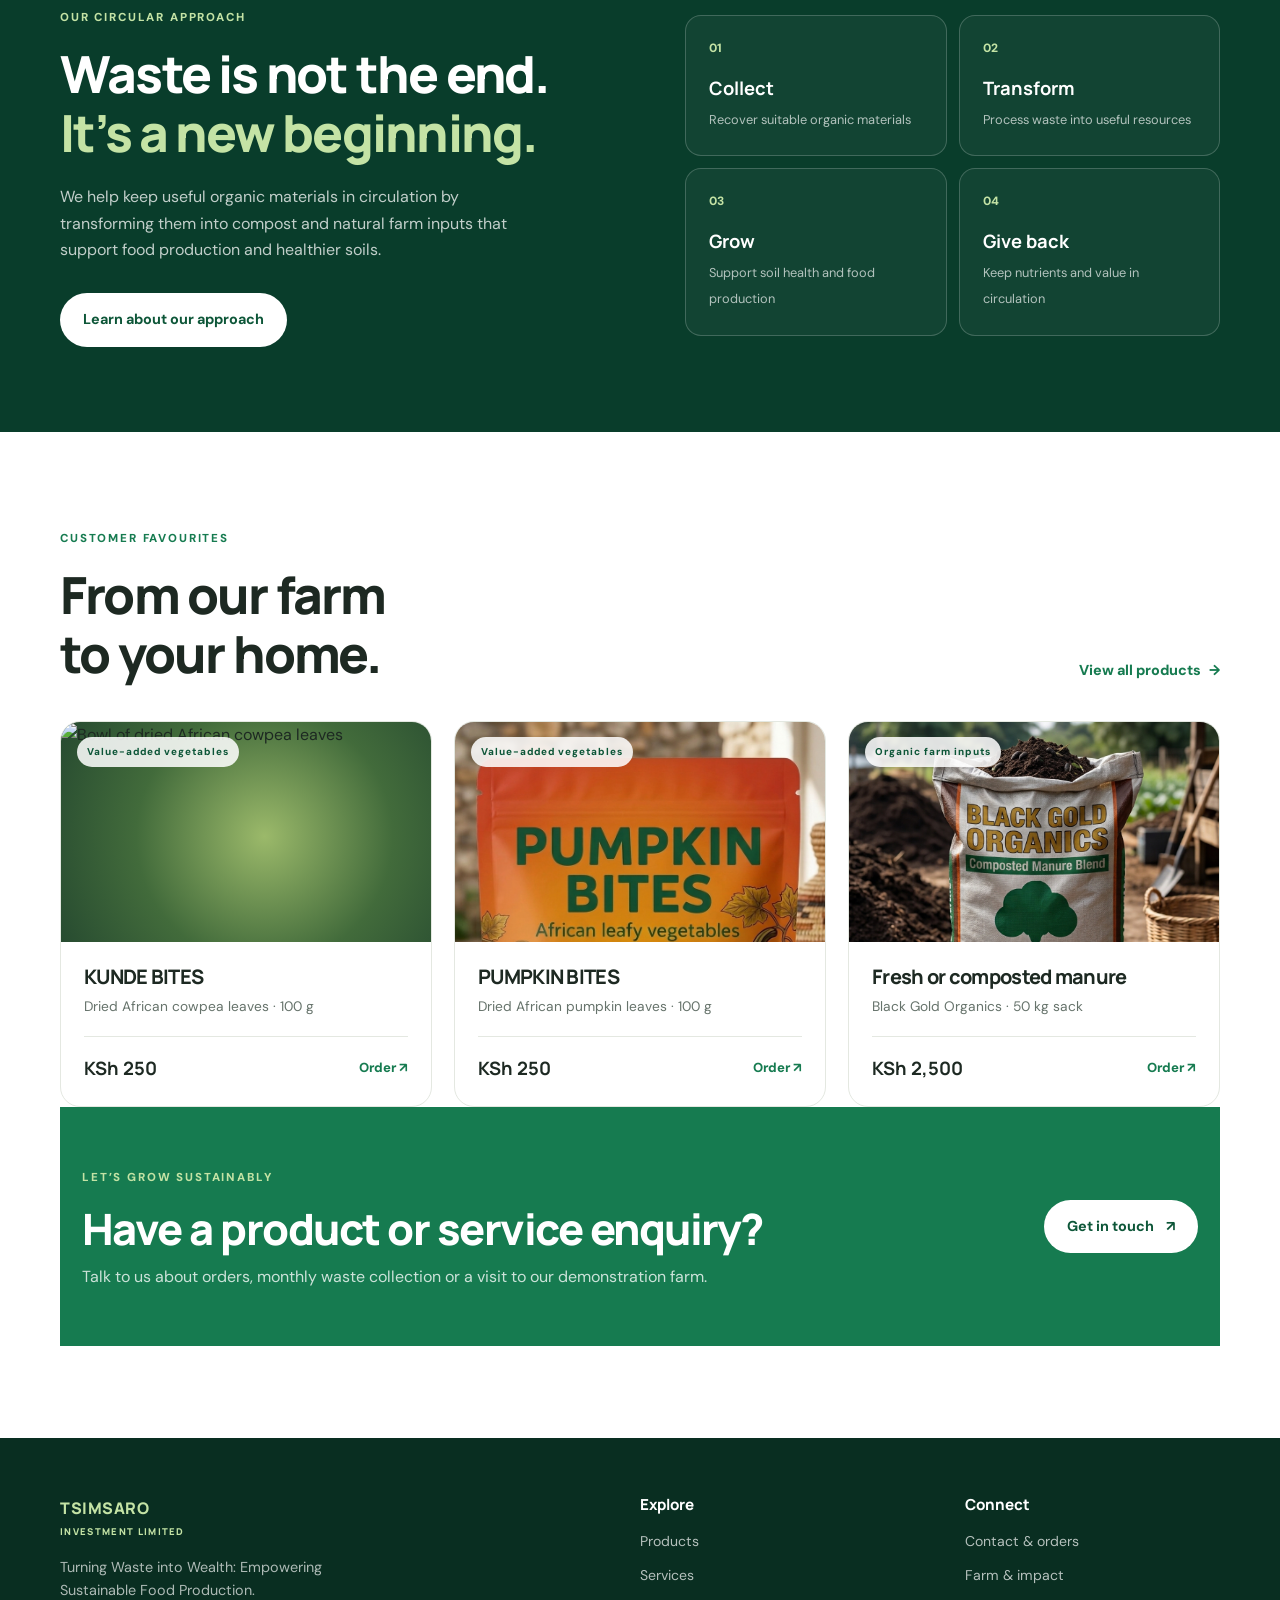
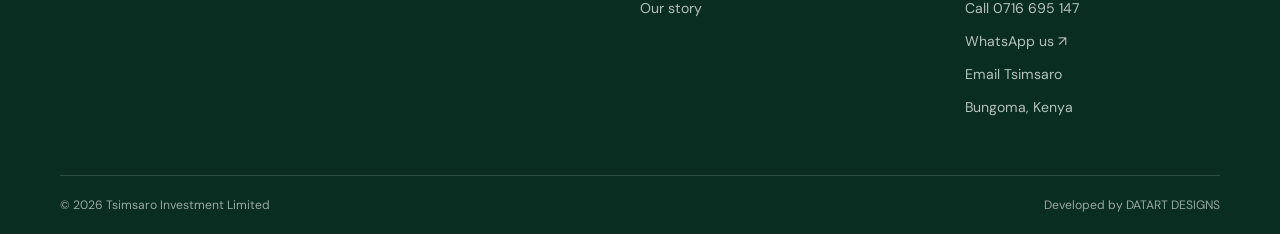
==== commit 92c4d5af: "Refactor footer and call-to-action section for improved readability and structure" ====
--- a/index.html
+++ b/index.html
@@ -134,7 +134,7 @@
         </div>
         <div class="product-info">
           <h3>Fresh or composted manure</h3>
-          <p>BLACK GOLD ORGANICS · 50 kg sack</p>
+          <p>Black Gold Organics · 50 kg sack</p>
           <div class="product-bottom">
             <strong>KSh 2,500</strong>
             <a href="contact.html" aria-label="Order manure">Order ↗</a>
@@ -144,8 +144,38 @@
     </div>
 
 
-    <section class="cta-section"><div class="container cta-inner"><div><span class="eyebrow light">Let’s grow sustainably</span><h2>Have a product or service enquiry?</h2><p>Talk to us about orders, monthly waste collection or a visit to our demonstration farm.</p></div><a class="btn btn-light" href="contact.html">Get in touch <span>↗</span></a></div></section>
+    <section class="cta-section">
+      <div class="container cta-inner"><div><span class="eyebrow light">Let’s grow sustainably</span>
+        <h2>Have a product or service enquiry?</h2>
+        <p>Talk to us about orders, monthly waste collection or a visit to our demonstration farm.</p></div>
+        <a class="btn btn-light" href="contact.html">Get in touch <span>↗</span></a>
+      </div>
+    </section>
   </main>
-  <footer class="site-footer"><div class="container footer-main"><div class="footer-brand"><span class="brand-name">TSIMSARO <small>INVESTMENT LIMITED</small></span><p>Turning Waste into Wealth: Empowering Sustainable Food Production.</p></div><div><h3>Explore</h3><a href="https://deborahandanje-rgb.github.io/tsimsaro-website/products.html">Products</a><a href="services.html">Services</a><a href="about.html">Our story</a></div><div><h3>Connect</h3><a href="contact.html">Contact & orders</a><a href="farm.html">Farm & impact</a><a href="tel:+254716695147">Call 0716 695 147</a><a href="https://wa.me/254716695147" target="_blank" rel="noopener noreferrer">WhatsApp us ↗</a><a href="mailto:tsimsaroinvestment@gmail.com">Email Tsimsaro</a><p class="footer-location">Bungoma, Kenya</p></div></div><div class="container footer-bottom"><span>© <span data-year></span> Tsimsaro Investment Limited</span><span>Growing nourishment. Transforming waste.</span></div></footer>
+  <footer class="site-footer">
+    <div class="container footer-main">
+      <div class="footer-brand">
+      <span class="brand-name">TSIMSARO <small>INVESTMENT LIMITED</small></span>
+      <p>Turning Waste into Wealth: Empowering Sustainable Food Production.</p>
+    </div>
+    <div><h3>Explore</h3>
+      <a href="products.html">Products</a>
+      <a href="services.html">Services</a>
+      <a href="about.html">Our story</a>
+    </div>
+    <div><h3>Connect</h3>
+      <a href="contact.html">Contact & orders</a>
+      <a href="farm.html">Farm & impact</a>
+      <a href="tel:+254716695147">Call 0716 695 147</a>
+      <a href="https://wa.me/254716695147" target="_blank" rel="noopener noreferrer">WhatsApp us ↗</a>
+      <a href="mailto:tsimsaroinvestment@gmail.com">Email Tsimsaro</a>
+      <p class="footer-location">Bungoma, Kenya</p>
+    </div>
+  </div>
+  <div class="container footer-bottom">
+    <span>© <span data-year></span> Tsimsaro Investment Limited</span>
+    <span>Developed by DATART DESIGNS</span>
+  </div>
+</footer>
 </body>
 </html>
--- a/css/styles.css
+++ b/css/styles.css
@@ -46,7 +46,40 @@
 .catalog-art>span{position:absolute;left:16px;top:15px;font-size:.62rem;letter-spacing:.1em;font-weight:800;background:rgba(255,255,255,.86);padding:7px 10px;border-radius:999px;color:var(--green-dark)}
 .art-kunde{background:radial-gradient(circle at 55% 52%,#9bb96a,#426b3b 55%,#264a30)}
 .art-pumpkin{background:radial-gradient(circle at 55% 52%,#d4c96e,#708b3e 55%,#354f2e)}
-.art-manure{background:radial-gradient(circle at 50% 60%,#b79a70,#755a3c 55%,#453526)}.art-leaves{font-size:8rem;color:#e5edbf;transform:rotate(-22deg);text-shadow:0 10px 20px #243e2b}.art-soil{font-size:7rem;color:#ead4a2}.product-info{padding:23px}.product-info h3{margin-bottom:7px}.product-info p{font-size:.86rem;margin-bottom:18px}.product-bottom{display:flex;justify-content:space-between;align-items:center;border-top:1px solid var(--line);padding-top:16px}.product-bottom strong{font-family:Manrope,sans-serif;font-size:1.15rem}.product-bottom a{font-size:.82rem;font-weight:800;color:var(--green)}.mobile-link{display:none}.cta-section{background:var(--green);padding:56px 0;color:#fff}.cta-inner{display:flex;align-items:center;justify-content:space-between;gap:35px}.cta-inner h2{font-size:clamp(1.8rem,3.5vw,2.7rem);margin-bottom:10px}.cta-inner p{color:rgba(255,255,255,.78);margin-bottom:0}.cta-inner .btn{flex-shrink:0}.site-footer{background:#092e21;color:#fff;padding:58px 0 0}.footer-main{display:grid;grid-template-columns:2fr 1fr 1fr;gap:70px;padding-bottom:45px}.footer-brand p{color:rgba(255,255,255,.67);max-width:330px;margin-top:18px;font-size:.9rem}.footer-brand .brand-name{color:#c4e3a5}.footer-main h3{font-size:.95rem;letter-spacing:0;margin-bottom:17px}.footer-main>div:not(:first-child) a,.footer-location{display:block;color:rgba(255,255,255,.7);font-size:.88rem;margin-bottom:10px}.footer-main a:hover{color:#c4e3a5}.footer-bottom{display:flex;justify-content:space-between;gap:20px;padding:19px 0;border-top:1px solid rgba(255,255,255,.15);color:rgba(255,255,255,.58);font-size:.76rem}.page-hero{padding:90px 0 86px;background:linear-gradient(115deg,#0b432e,#167b50);color:#fff;position:relative;overflow:hidden}.page-hero:after{content:"";position:absolute;width:440px;height:440px;border:1px solid rgba(255,255,255,.12);border-radius:50%;right:-80px;top:-180px;box-shadow:0 0 0 50px rgba(255,255,255,.025),0 0 0 100px rgba(255,255,255,.025)}.page-hero .container{position:relative;z-index:1}.page-hero h1{font-size:clamp(2.8rem,6vw,5rem);max-width:800px}.page-hero p{color:rgba(255,255,255,.77);max-width:630px;font-size:1.06rem}.catalog-grid{display:grid;grid-template-columns:repeat(3,1fr);gap:22px}.catalog-card{border:1px solid var(--line);border-radius:18px;overflow:hidden;background:#fff}.catalog-art{height:195px;display:grid;place-items:center;position:relative}.catalog-art>b{font-size:5.2rem;filter:drop-shadow(0 12px 10px rgba(0,0,0,.12))}.art-mango{background:#f5e8c5}.art-avocado{background:#dcebd5}.art-jackfruit{background:#f2e7bd}.art-banana{background:#f7edbe}.art-pumpkin{background:#f3dfca}.catalog-art.art-kunde,.catalog-art.art-seveve{background-image:linear-gradient(135deg,#e8efdc,#a7c18a)}.catalog-art.art-kunde>b,.catalog-art.art-seveve>b{font-size:6rem;color:#367345}.catalog-info{padding:22px}.catalog-info h3{margin-bottom:8px}.catalog-info p{font-size:.87rem;min-height:45px}.catalog-price{font-family:Manrope,sans-serif;font-weight:800;font-size:1.13rem;margin:17px 0}.catalog-price small{font:500 .8rem "DM Sans",sans-serif;color:var(--muted)}.section-tint{background:#f8f8f2}.fertilizer-panel{display:grid;grid-template-columns:.8fr 1.2fr;background:#eaf0e3;border-radius:var(--radius);overflow:hidden}.fertilizer-symbol{display:grid;place-items:center;font-size:10rem;color:#527b3c;background:radial-gradient(circle,#d7e5c7,#afc99a)}.fertilizer-copy{padding:45px}.fertilizer-copy h3{font-size:2rem}.big-price{display:block;font:800 1.7rem Manrope,sans-serif;margin:20px 0}.big-price small{font:500 .85rem "DM Sans",sans-serif;color:var(--muted)}.service-layout{display:grid;grid-template-columns:1fr 1fr;gap:24px}.service-feature{border:1px solid var(--line);padding:35px;border-radius:var(--radius)}.service-highlight{background:var(--cream);border-color:var(--cream)}.service-icon{font-size:2.3rem;color:var(--green);margin-bottom:20px}.service-feature h2{font-size:2rem}.service-feature h3{font-size:1rem;margin-top:27px}.number-list{padding-left:21px;color:var(--muted)}.number-list li{padding:0 0 9px 5px}.muted{font-size:.84rem;color:#788078}.service-price{background:#fff;padding:18px 20px;border-radius:14px;margin:24px 0}.service-price small{display:block;color:var(--muted);margin-bottom:5px}.service-price strong{font:800 1.8rem Manrope,sans-serif;color:var(--green-dark)}.service-price strong span{font:500 .85rem "DM Sans",sans-serif;color:var(--muted)}.story-layout{display:grid;grid-template-columns:1fr 1fr;gap:65px;align-items:center}.story-visual{min-height:390px;border-radius:var(--radius);background:linear-gradient(140deg,rgba(8,59,39,.08),rgba(22,123,80,.25)),url("https://images.unsplash.com/photo-1500937386664-56d1dfef3854?auto=format&fit=crop&w=1100&q=80") center/cover}.story-copy p{font-size:1rem}.values-grid{display:grid;grid-template-columns:repeat(3,1fr);gap:20px}.value-card{padding:26px;border-radius:16px;background:#fff;border:1px solid var(--line)}.value-card span{font-size:1.8rem;color:var(--green)}.value-card h3{margin:13px 0 8px}.value-card p{font-size:.88rem;margin:0}.impact-note{padding:25px;background:var(--cream);border-radius:16px;color:var(--brown);font-size:.9rem}.gallery-grid{display:grid;grid-template-columns:repeat(3,1fr);gap:18px}.gallery-tile{min-height:240px;border-radius:16px;display:flex;align-items:end;padding:22px;color:#fff;background:linear-gradient(0deg,rgba(7,42,27,.8),transparent 70%),#a3b78d}.gallery-tile h3{margin:0}.gallery-tile:nth-child(1){background-image:linear-gradient(0deg,rgba(7,42,27,.8),transparent 70%),url("https://images.unsplash.com/photo-1500382017468-9049fed747ef?auto=format&fit=crop&w=700&q=75");background-size:cover;background-position:center}.gallery-tile:nth-child(2){background-image:linear-gradient(0deg,rgba(7,42,27,.8),transparent 70%),url("https://images.unsplash.com/photo-1589923188900-85dae523342b?auto=format&fit=crop&w=700&q=75");background-size:cover;background-position:center}.gallery-tile:nth-child(3){background-image:linear-gradient(0deg,rgba(7,42,27,.8),transparent 70%),url("https://images.unsplash.com/photo-1587049352851-8d4e89133924?auto=format&fit=crop&w=700&q=75");background-size:cover;background-position:center}.contact-layout{display:grid;grid-template-columns:.8fr 1.2fr;gap:55px;align-items:start}.contact-card{padding:28px;background:var(--green-deep);border-radius:var(--radius);color:#fff}.contact-card h2{font-size:1.8rem}.contact-card p{color:rgba(255,255,255,.73)}.contact-detail{border-top:1px solid rgba(255,255,255,.2);padding:17px 0}.contact-detail b{display:block;font-size:.78rem;color:#c4e3a5;text-transform:uppercase;letter-spacing:.1em}.contact-detail span{font-size:.94rem}.contact-form{display:grid;grid-template-columns:1fr 1fr;gap:18px}.form-field{display:flex;flex-direction:column;gap:7px}.form-field.full{grid-column:1/-1}.form-field label{font-size:.83rem;font-weight:700}.form-field input,.form-field select,.form-field textarea{font:inherit;border:1px solid #d9e0d8;border-radius:10px;padding:13px 14px;background:#fff;color:var(--ink);width:100%}.form-field textarea{min-height:130px;resize:vertical}.form-field input:focus,.form-field select:focus,.form-field textarea:focus{outline:2px solid #9bc8ad;border-color:var(--green)}.form-help{font-size:.78rem;color:var(--muted)}.form-status{grid-column:1/-1;font-size:.88rem;color:var(--green-dark)}.contact-form button{justify-self:start}.desktop-link{white-space:nowrap}.reveal{animation:rise .55s ease both}@keyframes rise{from{opacity:0;transform:translateY(12px)}to{opacity:1;transform:translateY(0)}}@media(max-width:1000px){.main-nav{gap:15px;font-size:.82rem}.brand-name{font-size:.9rem}.brand-logo{width:44px;height:44px}.loop-layout{gap:45px}.catalog-grid{grid-template-columns:repeat(2,1fr)}}@media(max-width:780px){.container{width:min(100% - 32px,600px)}.site-header{height:74px}.menu-toggle{display:block;z-index:52}.main-nav{display:none;position:absolute;top:73px;left:0;right:0;padding:15px 22px 24px;background:#fff;border-bottom:1px solid var(--line);box-shadow:0 15px 20px rgba(0,0,0,.07);align-items:stretch;gap:4px;flex-direction:column}.main-nav.open{display:flex}.main-nav>a:not(.nav-cta){padding:11px 0}.main-nav>a.active:after{display:none}.nav-cta{text-align:center;margin-top:8px}.hero{min-height:600px;background-position:58% center}.hero-content{padding-block:85px 105px}.hero-note{left:18px;right:auto;font-size:.7rem}.trust-items{justify-content:flex-start;gap:13px 22px;font-size:.78rem}.section{padding-block:65px}.section-heading{display:block;margin-bottom:28px}.section-heading>p{margin-top:18px}.feature-grid,.product-grid,.service-layout,.story-layout,.contact-layout{grid-template-columns:1fr}.feature-card p{min-height:0}.loop-section{padding:65px 0}.loop-layout{grid-template-columns:1fr;gap:35px}.loop-steps{gap:9px}.loop-steps>div{padding:18px}.loop-steps small{font-size:.75rem}.product-grid{gap:17px}.product-art{height:210px}.cta-inner{align-items:flex-start;flex-direction:column}.footer-main{grid-template-columns:1fr 1fr;gap:32px}.footer-brand{grid-column:1/-1}.footer-bottom{flex-direction:column;gap:5px}.page-hero{padding:70px 0}.catalog-grid{grid-template-columns:1fr 1fr;gap:14px}.catalog-art{height:155px}.catalog-art>b{font-size:4rem}.catalog-info{padding:16px}.catalog-info p{min-height:55px}.catalog-info .btn{width:100%;padding:10px 8px;font-size:.73rem}.fertilizer-panel{grid-template-columns:1fr}.fertilizer-symbol{min-height:180px;font-size:7rem}.fertilizer-copy{padding:28px}.service-feature{padding:26px}.story-visual{min-height:280px;order:2}.values-grid{grid-template-columns:1fr}.gallery-grid{grid-template-columns:1fr}.gallery-tile{min-height:210px}.contact-form{grid-template-columns:1fr}.form-field.full,.form-status{grid-column:auto}.desktop-link{display:none}.mobile-link{display:inline-flex;margin-top:22px}}@media(max-width:420px){.brand-name{font-size:.78rem}.brand-name small{font-size:.51rem}.brand-logo{width:38px;height:38px}.hero h1{font-size:3rem}.hero-actions .btn{width:100%}.catalog-grid{grid-template-columns:1fr}.catalog-art{height:190px}.catalog-info p{min-height:0}.loop-steps{grid-template-columns:1fr 1fr}.trust-items{display:grid;grid-template-columns:1fr 1fr}.footer-main{gap:25px 15px}}@media(prefers-reduced-motion:reduce){*,*::before,*::after{scroll-behavior:auto!important;animation-duration:.01ms!important;transition-duration:.01ms!important}}
+.art-manure{background:radial-gradient(circle at 50% 60%,#b79a70,#755a3c 55%,#453526)}
+.art-leaves{font-size:8rem;color:#e5edbf;transform:rotate(-22deg);text-shadow:0 10px 20px #243e2b}
+.art-soil{font-size:7rem;color:#ead4a2}
+.product-info{padding:23px}
+.product-info h3{margin-bottom:7px}
+.product-info p{font-size:.86rem;margin-bottom:18px}
+.product-bottom{display:flex;justify-content:space-between;align-items:center;border-top:1px solid var(--line);padding-top:16px}
+.product-bottom strong{font-family:Manrope,sans-serif;font-size:1.15rem}
+.product-bottom a{font-size:.82rem;font-weight:800;color:var(--green)}
+.mobile-link{display:none}
+.cta-section{background:var(--green);padding:56px 0;color:#fff}
+.cta-inner{display:flex;align-items:center;justify-content:space-between;gap:35px}
+.cta-inner h2{font-size:clamp(1.8rem,3.5vw,2.7rem);margin-bottom:10px}
+.cta-inner p{color:rgba(255,255,255,.78);margin-bottom:0}
+.cta-inner .btn{flex-shrink:0}
+.site-footer{background:#092e21;color:#fff;padding:58px 0 0}
+.footer-main{display:grid;grid-template-columns:2fr 1fr 1fr;gap:70px;padding-bottom:45px}
+.footer-brand p{color:rgba(255,255,255,.67);max-width:330px;margin-top:18px;font-size:.9rem}
+.footer-brand 
+.brand-name{color:#c4e3a5}
+.footer-main h3{font-size:.95rem;letter-spacing:0;margin-bottom:17px}
+.footer-main>div:not(:first-child) a,
+.footer-location{display:block;color:rgba(255,255,255,.7);font-size:.88rem;margin-bottom:10px}
+.footer-main a:hover{color:#c4e3a5}
+.footer-bottom{display:flex;justify-content:space-between;gap:20px;padding:19px 0;border-top:1px solid rgba(255,255,255,.15);color:rgba(255,255,255,.58);font-size:.76rem}
+.page-hero{padding:90px 0 86px;background:linear-gradient(115deg,#0b432e,#167b50);color:#fff;position:relative;overflow:hidden}
+.page-hero:after{content:"";position:absolute;width:440px;height:440px;border:1px solid rgba(255,255,255,.12);border-radius:50%;right:-80px;top:-180px;box-shadow:0 0 0 50px rgba(255,255,255,.025),0 0 0 100px rgba(255,255,255,.025)}
+.page-hero .container{position:relative;z-index:1}
+.page-hero h1{font-size:clamp(2.8rem,6vw,5rem);max-width:800px}
+.page-hero p{color:rgba(255,255,255,.77);max-width:630px;font-size:1.06rem}
+.catalog-grid{display:grid;grid-template-columns:repeat(3,1fr);gap:22px}
+.catalog-card{border:1px solid var(--line);border-radius:18px;overflow:hidden;background:#fff}
+.catalog-art{height:195px;display:grid;place-items:center;position:relative}
+.catalog-art>b{font-size:5.2rem;filter:drop-shadow(0 12px 10px rgba(0,0,0,.12))}.art-mango{background:#f5e8c5}.art-avocado{background:#dcebd5}.art-jackfruit{background:#f2e7bd}.art-banana{background:#f7edbe}.art-pumpkin{background:#f3dfca}.catalog-art.art-kunde,.catalog-art.art-seveve{background-image:linear-gradient(135deg,#e8efdc,#a7c18a)}.catalog-art.art-kunde>b,.catalog-art.art-seveve>b{font-size:6rem;color:#367345}.catalog-info{padding:22px}.catalog-info h3{margin-bottom:8px}.catalog-info p{font-size:.87rem;min-height:45px}.catalog-price{font-family:Manrope,sans-serif;font-weight:800;font-size:1.13rem;margin:17px 0}.catalog-price small{font:500 .8rem "DM Sans",sans-serif;color:var(--muted)}.section-tint{background:#f8f8f2}.fertilizer-panel{display:grid;grid-template-columns:.8fr 1.2fr;background:#eaf0e3;border-radius:var(--radius);overflow:hidden}.fertilizer-symbol{display:grid;place-items:center;font-size:10rem;color:#527b3c;background:radial-gradient(circle,#d7e5c7,#afc99a)}.fertilizer-copy{padding:45px}.fertilizer-copy h3{font-size:2rem}.big-price{display:block;font:800 1.7rem Manrope,sans-serif;margin:20px 0}.big-price small{font:500 .85rem "DM Sans",sans-serif;color:var(--muted)}.service-layout{display:grid;grid-template-columns:1fr 1fr;gap:24px}.service-feature{border:1px solid var(--line);padding:35px;border-radius:var(--radius)}.service-highlight{background:var(--cream);border-color:var(--cream)}.service-icon{font-size:2.3rem;color:var(--green);margin-bottom:20px}.service-feature h2{font-size:2rem}.service-feature h3{font-size:1rem;margin-top:27px}.number-list{padding-left:21px;color:var(--muted)}.number-list li{padding:0 0 9px 5px}.muted{font-size:.84rem;color:#788078}.service-price{background:#fff;padding:18px 20px;border-radius:14px;margin:24px 0}.service-price small{display:block;color:var(--muted);margin-bottom:5px}.service-price strong{font:800 1.8rem Manrope,sans-serif;color:var(--green-dark)}.service-price strong span{font:500 .85rem "DM Sans",sans-serif;color:var(--muted)}.story-layout{display:grid;grid-template-columns:1fr 1fr;gap:65px;align-items:center}.story-visual{min-height:390px;border-radius:var(--radius);background:linear-gradient(140deg,rgba(8,59,39,.08),rgba(22,123,80,.25)),url("https://images.unsplash.com/photo-1500937386664-56d1dfef3854?auto=format&fit=crop&w=1100&q=80") center/cover}.story-copy p{font-size:1rem}.values-grid{display:grid;grid-template-columns:repeat(3,1fr);gap:20px}.value-card{padding:26px;border-radius:16px;background:#fff;border:1px solid var(--line)}.value-card span{font-size:1.8rem;color:var(--green)}.value-card h3{margin:13px 0 8px}.value-card p{font-size:.88rem;margin:0}.impact-note{padding:25px;background:var(--cream);border-radius:16px;color:var(--brown);font-size:.9rem}.gallery-grid{display:grid;grid-template-columns:repeat(3,1fr);gap:18px}.gallery-tile{min-height:240px;border-radius:16px;display:flex;align-items:end;padding:22px;color:#fff;background:linear-gradient(0deg,rgba(7,42,27,.8),transparent 70%),#a3b78d}.gallery-tile h3{margin:0}.gallery-tile:nth-child(1){background-image:linear-gradient(0deg,rgba(7,42,27,.8),transparent 70%),url("https://images.unsplash.com/photo-1500382017468-9049fed747ef?auto=format&fit=crop&w=700&q=75");background-size:cover;background-position:center}.gallery-tile:nth-child(2){background-image:linear-gradient(0deg,rgba(7,42,27,.8),transparent 70%),url("https://images.unsplash.com/photo-1589923188900-85dae523342b?auto=format&fit=crop&w=700&q=75");background-size:cover;background-position:center}.gallery-tile:nth-child(3){background-image:linear-gradient(0deg,rgba(7,42,27,.8),transparent 70%),url("https://images.unsplash.com/photo-1587049352851-8d4e89133924?auto=format&fit=crop&w=700&q=75");background-size:cover;background-position:center}.contact-layout{display:grid;grid-template-columns:.8fr 1.2fr;gap:55px;align-items:start}.contact-card{padding:28px;background:var(--green-deep);border-radius:var(--radius);color:#fff}.contact-card h2{font-size:1.8rem}.contact-card p{color:rgba(255,255,255,.73)}.contact-detail{border-top:1px solid rgba(255,255,255,.2);padding:17px 0}.contact-detail b{display:block;font-size:.78rem;color:#c4e3a5;text-transform:uppercase;letter-spacing:.1em}.contact-detail span{font-size:.94rem}.contact-form{display:grid;grid-template-columns:1fr 1fr;gap:18px}.form-field{display:flex;flex-direction:column;gap:7px}.form-field.full{grid-column:1/-1}.form-field label{font-size:.83rem;font-weight:700}.form-field input,.form-field select,.form-field textarea{font:inherit;border:1px solid #d9e0d8;border-radius:10px;padding:13px 14px;background:#fff;color:var(--ink);width:100%}.form-field textarea{min-height:130px;resize:vertical}.form-field input:focus,.form-field select:focus,.form-field textarea:focus{outline:2px solid #9bc8ad;border-color:var(--green)}.form-help{font-size:.78rem;color:var(--muted)}.form-status{grid-column:1/-1;font-size:.88rem;color:var(--green-dark)}.contact-form button{justify-self:start}.desktop-link{white-space:nowrap}.reveal{animation:rise .55s ease both}@keyframes rise{from{opacity:0;transform:translateY(12px)}to{opacity:1;transform:translateY(0)}}@media(max-width:1000px){.main-nav{gap:15px;font-size:.82rem}.brand-name{font-size:.9rem}.brand-logo{width:44px;height:44px}.loop-layout{gap:45px}.catalog-grid{grid-template-columns:repeat(2,1fr)}}@media(max-width:780px){.container{width:min(100% - 32px,600px)}.site-header{height:74px}.menu-toggle{display:block;z-index:52}.main-nav{display:none;position:absolute;top:73px;left:0;right:0;padding:15px 22px 24px;background:#fff;border-bottom:1px solid var(--line);box-shadow:0 15px 20px rgba(0,0,0,.07);align-items:stretch;gap:4px;flex-direction:column}.main-nav.open{display:flex}.main-nav>a:not(.nav-cta){padding:11px 0}.main-nav>a.active:after{display:none}.nav-cta{text-align:center;margin-top:8px}.hero{min-height:600px;background-position:58% center}.hero-content{padding-block:85px 105px}.hero-note{left:18px;right:auto;font-size:.7rem}.trust-items{justify-content:flex-start;gap:13px 22px;font-size:.78rem}.section{padding-block:65px}.section-heading{display:block;margin-bottom:28px}.section-heading>p{margin-top:18px}.feature-grid,.product-grid,.service-layout,.story-layout,.contact-layout{grid-template-columns:1fr}.feature-card p{min-height:0}.loop-section{padding:65px 0}.loop-layout{grid-template-columns:1fr;gap:35px}.loop-steps{gap:9px}.loop-steps>div{padding:18px}.loop-steps small{font-size:.75rem}.product-grid{gap:17px}.product-art{height:210px}.cta-inner{align-items:flex-start;flex-direction:column}.footer-main{grid-template-columns:1fr 1fr;gap:32px}.footer-brand{grid-column:1/-1}.footer-bottom{flex-direction:column;gap:5px}.page-hero{padding:70px 0}.catalog-grid{grid-template-columns:1fr 1fr;gap:14px}.catalog-art{height:155px}.catalog-art>b{font-size:4rem}.catalog-info{padding:16px}.catalog-info p{min-height:55px}.catalog-info .btn{width:100%;padding:10px 8px;font-size:.73rem}.fertilizer-panel{grid-template-columns:1fr}.fertilizer-symbol{min-height:180px;font-size:7rem}.fertilizer-copy{padding:28px}.service-feature{padding:26px}.story-visual{min-height:280px;order:2}.values-grid{grid-template-columns:1fr}.gallery-grid{grid-template-columns:1fr}.gallery-tile{min-height:210px}.contact-form{grid-template-columns:1fr}.form-field.full,.form-status{grid-column:auto}.desktop-link{display:none}.mobile-link{display:inline-flex;margin-top:22px}}@media(max-width:420px){.brand-name{font-size:.78rem}.brand-name small{font-size:.51rem}.brand-logo{width:38px;height:38px}.hero h1{font-size:3rem}.hero-actions .btn{width:100%}.catalog-grid{grid-template-columns:1fr}.catalog-art{height:190px}.catalog-info p{min-height:0}.loop-steps{grid-template-columns:1fr 1fr}.trust-items{display:grid;grid-template-columns:1fr 1fr}.footer-main{gap:25px 15px}}@media(prefers-reduced-motion:reduce){*,*::before,*::after{scroll-behavior:auto!important;animation-duration:.01ms!important;transition-duration:.01ms!important}}
 /* Product pouch photos */
 .catalog-art.catalog-product-photo{background:#f7f4e9;padding:12px;}
 .catalog-art.catalog-product-photo img{width:100%;height:100%;object-fit:contain;display:block;border-radius:8px;}
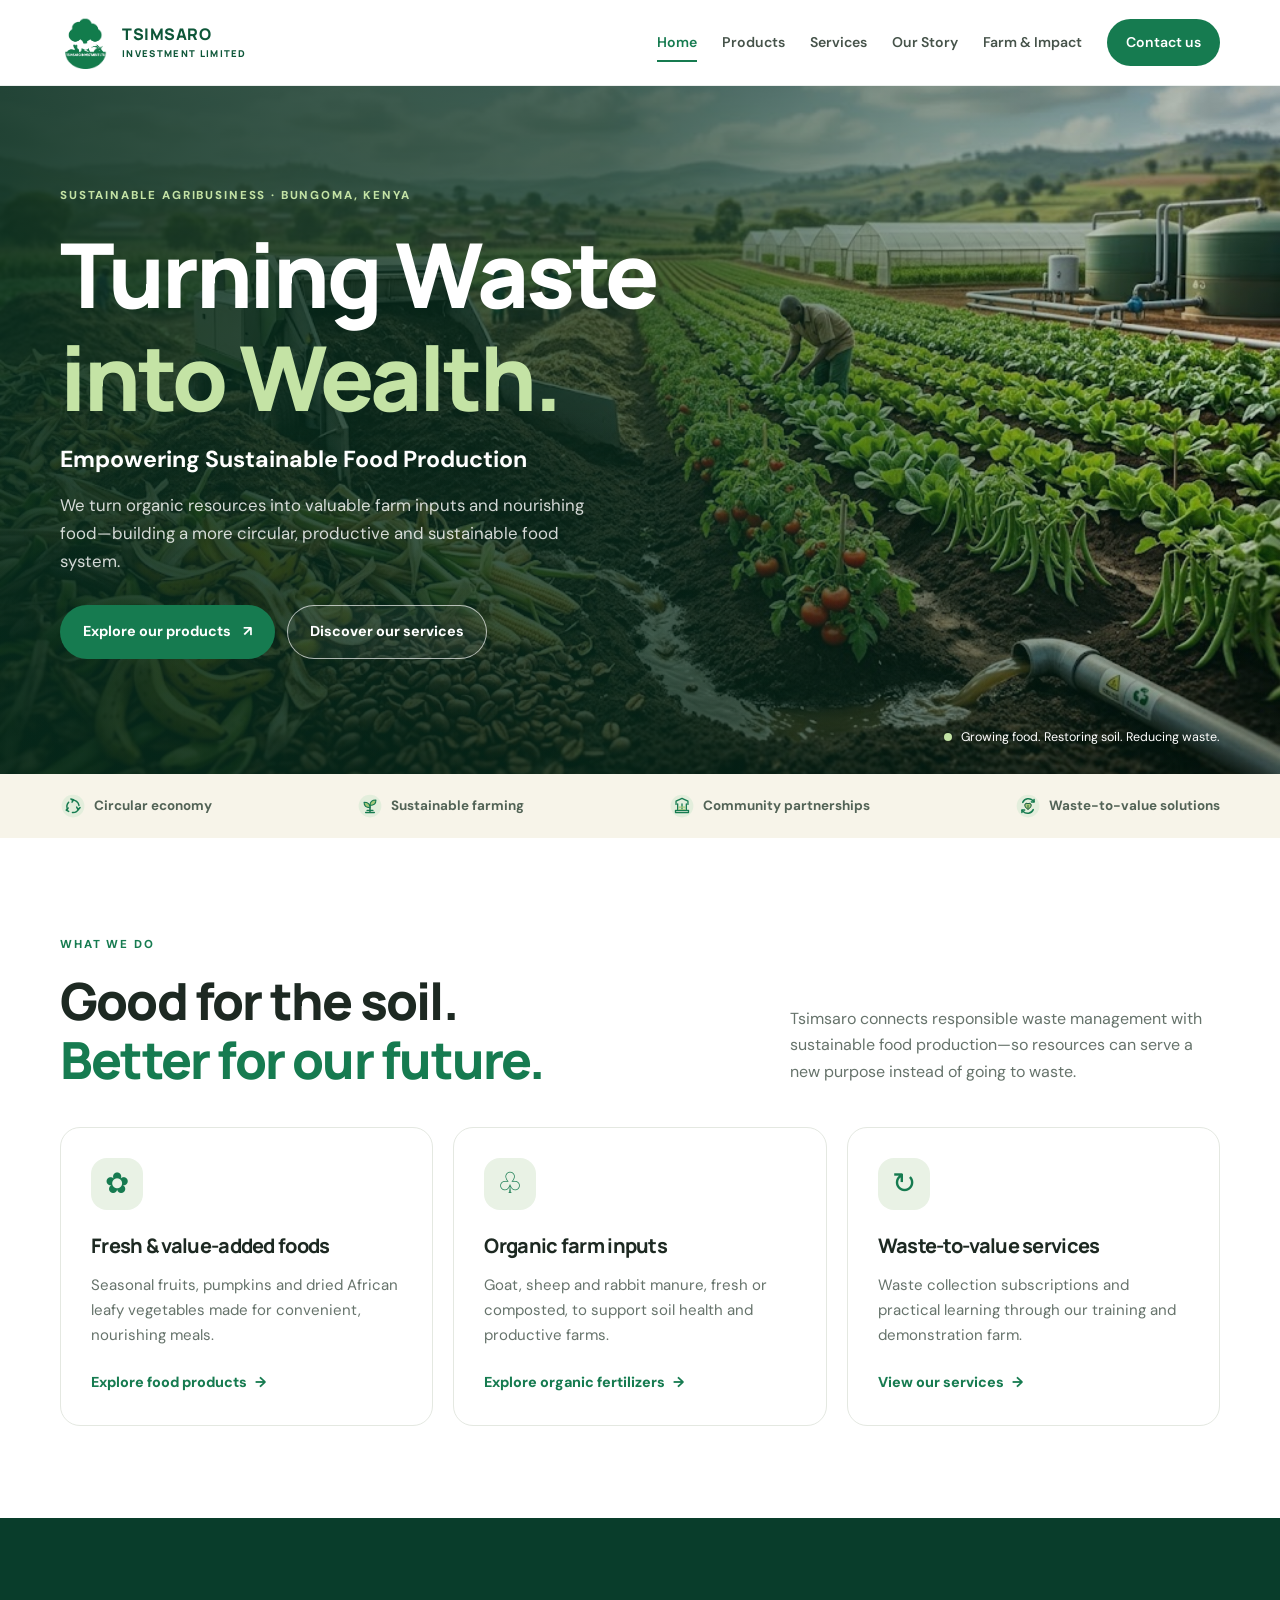
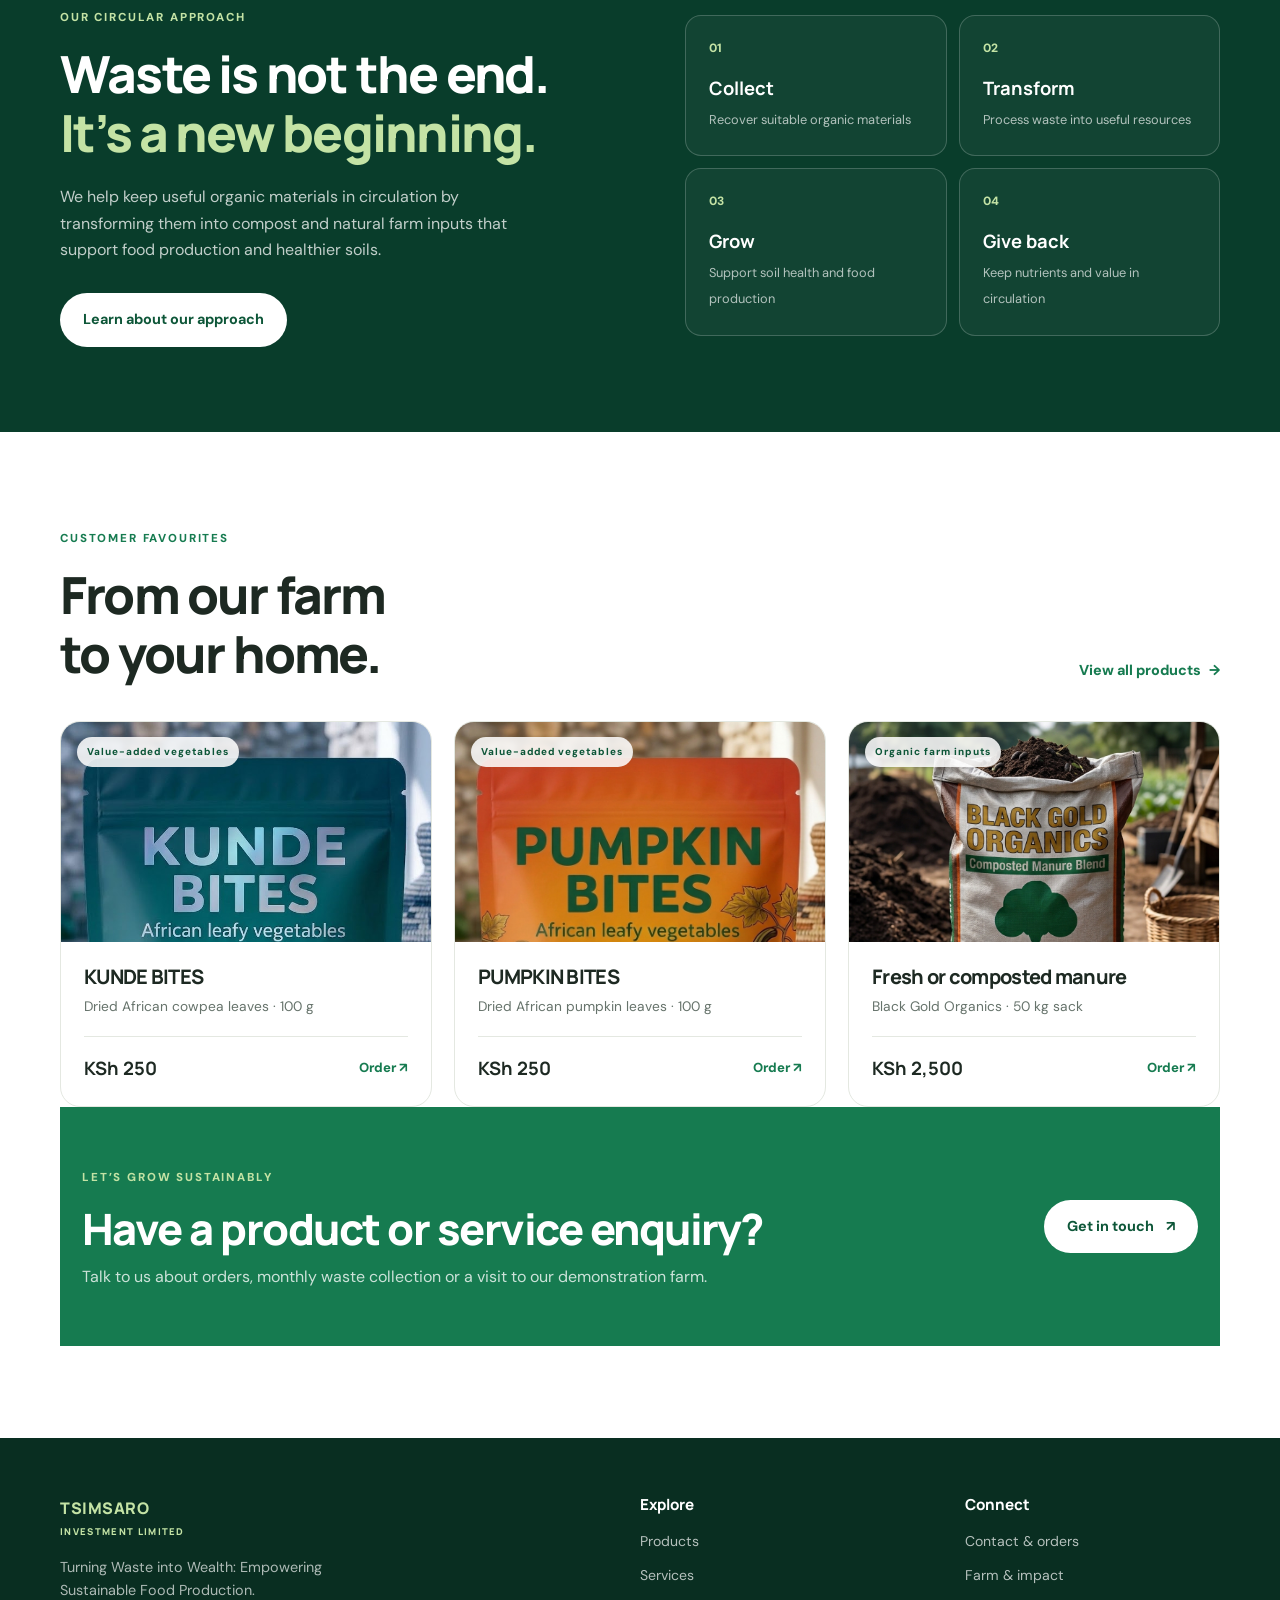
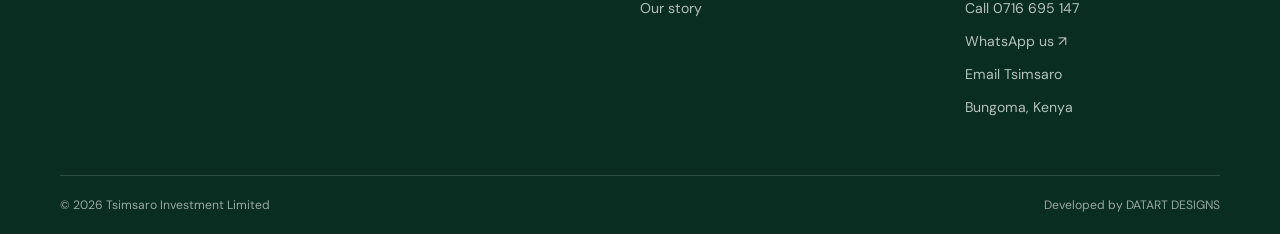
==== commit fbf2f9e2: "Fix image filename for KUNDE BITES product in HTML" ====
--- a/index.html
+++ b/index.html
@@ -102,7 +102,7 @@
       <article class="product-card">
         <div class="product-art art-kunde">
           <span class="product-label">Value-added vegetables</span>
-          <img class="kunde-product-image" src="images/kunde bites.jpg" alt="Bowl of dried African cowpea leaves">
+          <img class="kunde-product-image" src="images/kunde-bites.jpg" alt="KUNDE BITES dried African cowpea leaves in product packaging">
         </div>
         <div class="product-info">
           <h3>KUNDE BITES</h3>
--- a/css/styles.css
+++ b/css/styles.css
@@ -83,4 +83,57 @@
 /* Product pouch photos */
 .catalog-art.catalog-product-photo{background:#f7f4e9;padding:12px;}
 .catalog-art.catalog-product-photo img{width:100%;height:100%;object-fit:contain;display:block;border-radius:8px;}
+.catalog-art.art-mango{
+    background-image:linear-gradient(0deg,rgba(31,44,20,.2),rgba(31,44,20,.02)),
+    url("../images/mangoes.jpg");
+    background-size:cover;
+    background-position:center;
+}
 .product-art .kunde-product-image{width:100%;height:100%;object-fit:cover;}
+.catalog-art.art-avocado{
+    background-image:linear-gradient(0deg,rgba(31,44,20,.2),rgba(31,44,20,.02)),
+    url("../images/avocados.jpg");
+    background-size:cover;
+    background-position:center;
+}
+.catalog-art.art-jackfruit{
+    background-image:linear-gradient(0deg,rgba(31,44,20,.2),rgba(31,44,20,.02)),
+    url("../images/jackfruit.jpg");
+    background-size:cover;
+    background-position:center;
+}
+.catalog-art.art-banana{
+    background-image:linear-gradient(0deg,rgba(31,44,20,.2),rgba(31,44,20,.02)),
+    url("../images/bananas.jpg");
+    background-size:cover;
+    background-position:center;
+}
+.catalog-art.art-pumpkin{
+    background-image:linear-gradient(0deg,rgba(31,44,20,.2),rgba(31,44,20,.02)),
+    url("../images/pumpkin.jpg");
+    background-size:cover;
+    background-position:center;
+}
+.catalog-art.art-kunde{
+    background-image:linear-gradient(0deg,rgba(31,44,20,.2),rgba(31,44,20,.02)),
+    url("../images/kunde-bites.jpg");
+    background-size:cover;
+    background-position:center;
+}
+.catalog-art.art-pumpkin-bites{
+    background-image:linear-gradient(0deg,rgba(31,44,20,.2),rgba(31,44,20,.02)),
+    url("../images/pumpkin bites.jpg");
+    background-size:cover;
+    background-position:center;
+}
+.page-hero{
+    background-image:linear-gradient(90deg,rgba(7,45,30,.88),rgba(7,45,30,.48)),
+    url("../images/products-hero-bg.jpg");
+    background-size:cover;
+    background-position:center;
+    background-repeat:no-repeat;
+}
+.fertilizer-symbol{
+    background:linear-gradient(0deg,rgba(31,44,20,.18),rgba(31,44,20,.02)),
+    url("../images/manure.jpg") center/cover no-repeat;
+}
